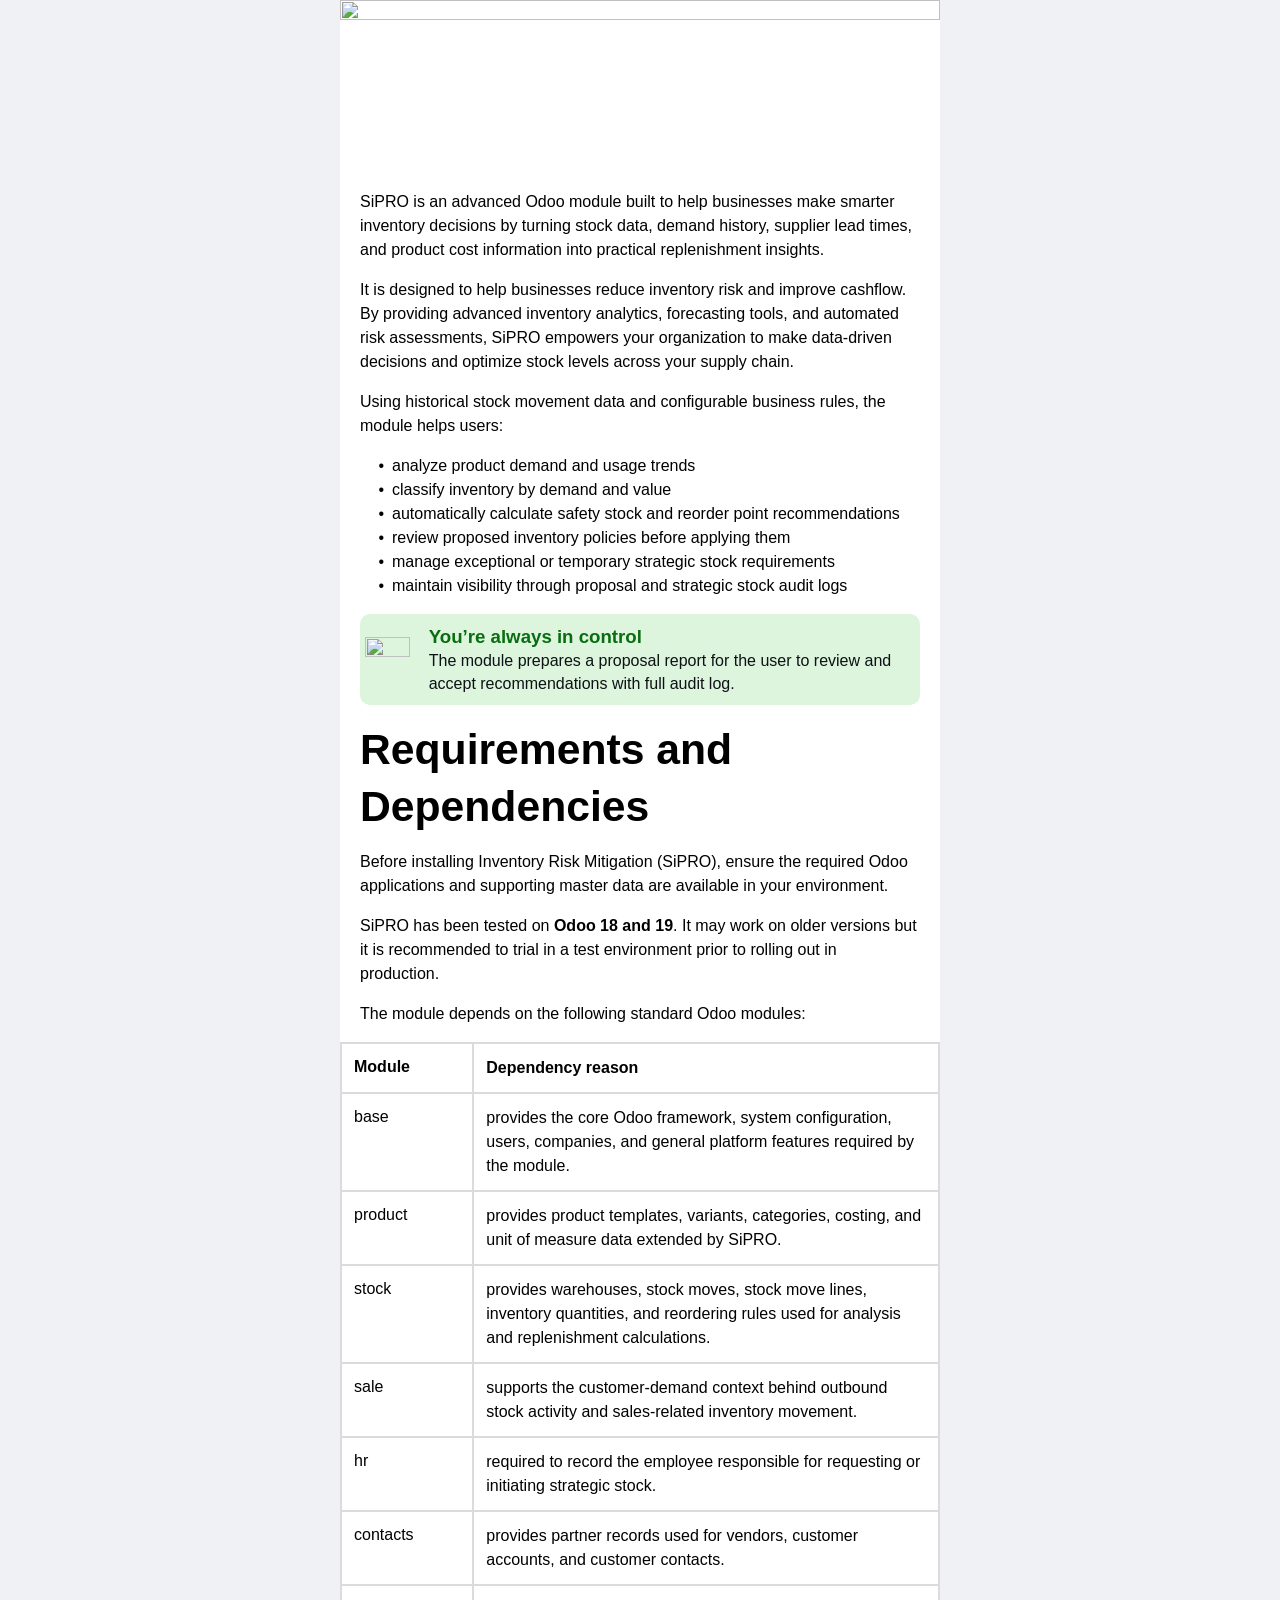
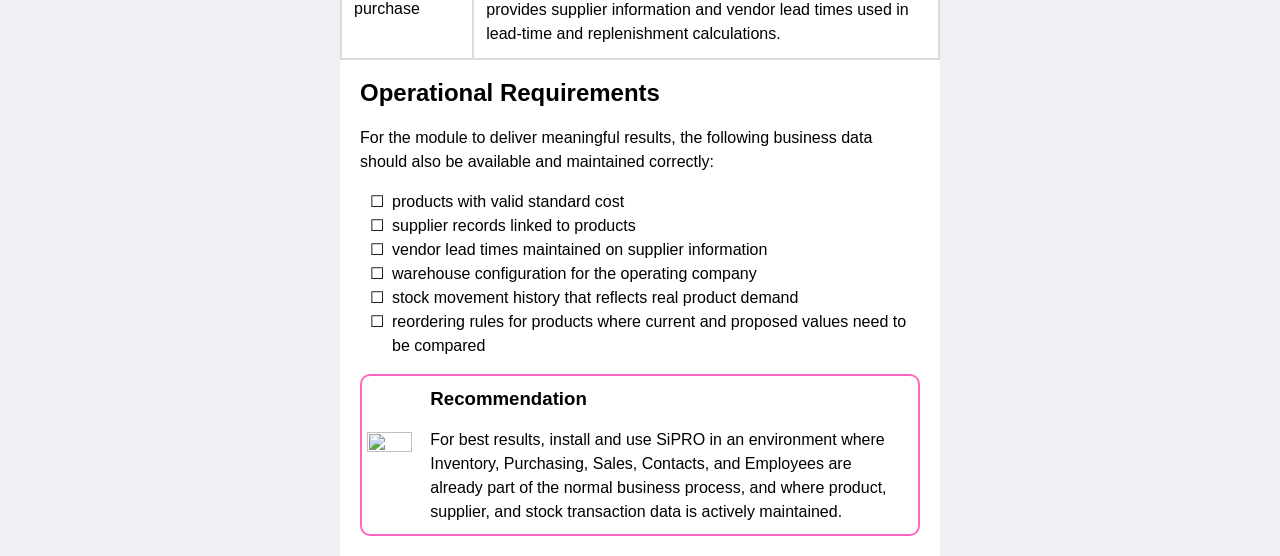
==== public/guides/about_module_e/email.html @ 66ec364a "Rename product branding to SiPRO" ====
<!DOCTYPE html PUBLIC "-//W3C//DTD XHTML 1.0 Transitional//EN" "http://www.w3.org/TR/xhtml1/DTD/xhtml1-transitional.dtd"><html><head><meta name="viewport" content="width=device-width, initial-scale=1.0"><link rel="preload" as="image" href="images/37807b4c9c2bdc8296bc945e7fe3dcd8.png"><link rel="preload" as="image" href="images/858119f5b52d7e319cb87189bbf74d0a.png"><link rel="preload" as="image" href="images/2822dfd5250a8b00919eec789c8346b9.gif"><meta http-equiv="Content-Type" content="text/html; charset=UTF-8"><meta name="format-detection" content="telephone=no, date=no, address=no, email=no"><meta name="x-apple-disable-message-reformatting"><meta name="keywords" content="DAHF4-7CINc, BADir1GGk30"><!--[if mso]><div>
                <noscript>
                  <xml>
                    <o:OfficeDocumentSettings>
                      <o:AllowPNG/>
                      <o:PixelsPerInch>96</o:PixelsPerInch>
                    </o:OfficeDocumentSettings>
                  </xml>
                </noscript></div><![endif]--><!--[if !mso]><!--><style>@media (max-width: 100px) {
        .layout-0 {
          display: none !important;
        }
      }
@media (max-width: 100px) and (min-width: 0px) {
        .layout-0-under-100 {
          display: table !important;
        }
      }</style><!--<![endif]--><!--[if !mso]><!--><style>@media (max-width: 100px) {
        .layout-1 {
          display: none !important;
        }
      }
@media (max-width: 100px) and (min-width: 0px) {
        .layout-1-under-100 {
          display: table !important;
        }
      }</style><!--<![endif]--></head><body style="width:100%;-webkit-text-size-adjust:100%;text-size-adjust:100%;background-color:#f0f1f5;margin:0;padding:0"><table width="100%" border="0" cellpadding="0" cellspacing="0" bgcolor="#f0f1f5" style="background-color:#f0f1f5"><tbody><tr><td style="background-color:#f0f1f5"><!--[if mso]><center>
                    <table align="center" border="0" cellpadding="0" cellspacing="0" width="600">
                      <tbody>
                        <tr>
                          <td><![endif]--><table align="center" width="100%" border="0" cellpadding="0" cellspacing="0" role="presentation" style="max-width:600px;min-height:600px;margin:0 auto;background-color:#ffffff"><tbody><tr><td style="vertical-align:top"></td></tr><tr><td style="vertical-align:top"><table cellpadding="0" cellspacing="0" border="0" style="width:100%"><tbody><tr><td align="center"><table cellpadding="0" cellspacing="0" border="0" style="width:100%;max-width:600px"><tbody><tr><td style="width:100%;padding:0"><img src="images/37807b4c9c2bdc8296bc945e7fe3dcd8.png" width="600" height="180" style="display:block;width:100%;height:auto;max-width:100%"></td></tr></tbody></table></td></tr></tbody></table></td></tr><tr><td style="vertical-align:top;padding:0px
           0px
           10px
           0px"><table align="center" width="100%" border="0" cellpadding="0" cellspacing="0" role="presentation"><tbody><tr><td style="padding:10px 0 10px 0;vertical-align:top"><table align="center" width="100%" border="0" cellpadding="0" cellspacing="0" role="presentation" style="color:#000;font-style:normal;font-weight:normal;font-size:16px;line-height:1.4;letter-spacing:0;text-align:left;direction:ltr;border-collapse:collapse;font-family:Arial, Helvetica, sans-serif;white-space:normal;word-wrap:break-word;word-break:break-word"><tbody><tr><td dir="ltr" style="font-size:16px;font-family:&quot;Canva Sans&quot;, Arial, Helvetica, sans-serif;white-space:pre-wrap;line-height:1.5;text-align:left;padding:0px 20px">SiPRO is an advanced Odoo module built to help businesses make smarter inventory decisions by turning stock data, demand history, supplier lead times, and product cost information into practical replenishment insights.<br></td></tr><tr><td style="font-size:0;height:16px" height="16">&nbsp;</td></tr><tr><td dir="ltr" style="font-size:16px;font-family:&quot;Canva Sans&quot;, Arial, Helvetica, sans-serif;white-space:pre-wrap;line-height:1.5;text-align:left;padding:0px 20px">It is designed to help businesses reduce inventory risk and improve cashflow. By providing advanced inventory analytics, forecasting tools, and automated risk assessments, SiPRO empowers your organization to make data-driven decisions and optimize stock levels across your supply chain.<br></td></tr><tr><td style="font-size:0;height:16px" height="16">&nbsp;</td></tr><tr><td dir="ltr" style="font-size:16px;font-family:&quot;Canva Sans&quot;, Arial, Helvetica, sans-serif;white-space:pre-wrap;line-height:1.5;text-align:left;padding:0px 20px">Using historical stock movement data and configurable business rules, the module helps users:<br></td></tr><tr><td style="font-size:0;height:16px" height="16">&nbsp;</td></tr><tr><td dir="ltr" style="line-height:1.5;text-align:left;padding:0px 20px;font-size:0"><table width="100%" cellpadding="0" cellspacing="0" style="border-collapse:collapse;font-family:Arial, Helvetica, sans-serif"><tbody><tr><td style="width:24px;vertical-align:top;padding-right:8px;text-align:right;white-space:nowrap"><span style="font-size:16px;color:#000;display:inline-block">•</span></td><td style="font-size:16px;font-family:&quot;Canva Sans&quot;, Arial, Helvetica, sans-serif;white-space:pre-wrap;vertical-align:top">analyze product demand and usage trends<br></td></tr></tbody></table></td></tr><tr><td dir="ltr" style="line-height:1.5;text-align:left;padding:0px 20px;font-size:0"><table width="100%" cellpadding="0" cellspacing="0" style="border-collapse:collapse;font-family:Arial, Helvetica, sans-serif"><tbody><tr><td style="width:24px;vertical-align:top;padding-right:8px;text-align:right;white-space:nowrap"><span style="font-size:16px;color:#000;display:inline-block">•</span></td><td style="font-size:16px;font-family:&quot;Canva Sans&quot;, Arial, Helvetica, sans-serif;white-space:pre-wrap;vertical-align:top">classify inventory by demand and value<br></td></tr></tbody></table></td></tr><tr><td dir="ltr" style="line-height:1.5;text-align:left;padding:0px 20px;font-size:0"><table width="100%" cellpadding="0" cellspacing="0" style="border-collapse:collapse;font-family:Arial, Helvetica, sans-serif"><tbody><tr><td style="width:24px;vertical-align:top;padding-right:8px;text-align:right;white-space:nowrap"><span style="font-size:16px;color:#000;display:inline-block">•</span></td><td style="font-size:16px;font-family:&quot;Canva Sans&quot;, Arial, Helvetica, sans-serif;white-space:pre-wrap;vertical-align:top">automatically calculate safety stock and reorder point recommendations<br></td></tr></tbody></table></td></tr><tr><td dir="ltr" style="line-height:1.5;text-align:left;padding:0px 20px;font-size:0"><table width="100%" cellpadding="0" cellspacing="0" style="border-collapse:collapse;font-family:Arial, Helvetica, sans-serif"><tbody><tr><td style="width:24px;vertical-align:top;padding-right:8px;text-align:right;white-space:nowrap"><span style="font-size:16px;color:#000;display:inline-block">•</span></td><td style="font-size:16px;font-family:&quot;Canva Sans&quot;, Arial, Helvetica, sans-serif;white-space:pre-wrap;vertical-align:top">review proposed inventory policies before applying them<br></td></tr></tbody></table></td></tr><tr><td dir="ltr" style="line-height:1.5;text-align:left;padding:0px 20px;font-size:0"><table width="100%" cellpadding="0" cellspacing="0" style="border-collapse:collapse;font-family:Arial, Helvetica, sans-serif"><tbody><tr><td style="width:24px;vertical-align:top;padding-right:8px;text-align:right;white-space:nowrap"><span style="font-size:16px;color:#000;display:inline-block">•</span></td><td style="font-size:16px;font-family:&quot;Canva Sans&quot;, Arial, Helvetica, sans-serif;white-space:pre-wrap;vertical-align:top">manage exceptional or temporary strategic stock requirements<br></td></tr></tbody></table></td></tr><tr><td dir="ltr" style="line-height:1.5;text-align:left;padding:0px 20px;font-size:0"><table width="100%" cellpadding="0" cellspacing="0" style="border-collapse:collapse;font-family:Arial, Helvetica, sans-serif"><tbody><tr><td style="width:24px;vertical-align:top;padding-right:8px;text-align:right;white-space:nowrap"><span style="font-size:16px;color:#000;display:inline-block">•</span></td><td style="font-size:16px;font-family:&quot;Canva Sans&quot;, Arial, Helvetica, sans-serif;white-space:pre-wrap;vertical-align:top">maintain visibility through proposal and strategic stock audit logs<br></td></tr></tbody></table></td></tr><tr><td style="font-size:0;height:16px" height="16">&nbsp;</td></tr><tr><td style="padding:0px 20px"><table border="0" cellpadding="0" cellspacing="0" class="layout-0" align="center" style="display:table;border-spacing:0px;border-collapse:separate;width:100%;max-width:100%;table-layout:fixed;margin:0 auto;background-color:#ddf4dd;border-top-left-radius:10px;border-top-right-radius:10px;border-bottom-left-radius:10px;border-bottom-right-radius:10px"><tbody><tr><td style="text-align:center"><table border="0" cellpadding="0" cellspacing="0" style="border-spacing:0px;border-collapse:separate;width:100%;max-width:560px;table-layout:fixed;margin:0 auto"><tbody><tr><td width="9.95%" style="width:9.95%;box-sizing:border-box;vertical-align:middle;border-top-left-radius:0;border-top-right-radius:0;border-bottom-left-radius:0;border-bottom-right-radius:0"><table border="0" cellpadding="0" cellspacing="0" style="border-spacing:0px;border-collapse:separate;width:100%;table-layout:fixed"><tbody><tr><td style="padding:5px"><table align="center" width="100%" border="0" cellpadding="0" cellspacing="0" role="presentation" style="color:#000;font-style:normal;font-weight:normal;font-size:16px;line-height:1.4;letter-spacing:0;text-align:left;direction:ltr;border-collapse:collapse;font-family:Arial, Helvetica, sans-serif;white-space:normal;word-wrap:break-word;word-break:break-word"><tbody><tr><td><table cellpadding="0" cellspacing="0" border="0" style="width:100%"><tbody><tr><td align="center"><table cellpadding="0" cellspacing="0" border="0" style="width:100%;max-width:45px"><tbody><tr><td style="width:100%;padding:0 0"><img src="images/858119f5b52d7e319cb87189bbf74d0a.png" width="45" height="45" style="display:block;width:100%;height:auto;max-width:100%"></td></tr></tbody></table></td></tr></tbody></table></td></tr></tbody></table></td></tr></tbody></table></td><td width="3" style="width:3px;box-sizing:border-box;font-size:0">&nbsp;</td><td width="89.52%" style="width:89.52%;box-sizing:border-box;vertical-align:middle;border-top-left-radius:0;border-top-right-radius:0;border-bottom-left-radius:0;border-bottom-right-radius:0"><table border="0" cellpadding="0" cellspacing="0" style="border-spacing:0px;border-collapse:separate;width:100%;table-layout:fixed"><tbody><tr><td style="padding:10px"><table align="center" width="100%" border="0" cellpadding="0" cellspacing="0" role="presentation" style="color:#000;font-style:normal;font-weight:normal;font-size:16px;line-height:1.4;letter-spacing:0;text-align:left;direction:ltr;border-collapse:collapse;font-family:Arial, Helvetica, sans-serif;white-space:normal;word-wrap:break-word;word-break:break-word"><tbody><tr><td dir="ltr" style="font-size:16px;font-family:&quot;Canva Sans&quot;, Arial, Helvetica, sans-serif;text-align:left"><span style="font-size:18.6667px;font-weight:700;color:#096d11;white-space:pre-wrap">You’re always in control</span><span style="font-size:18.6667px;font-weight:700;color:#096d11;white-space:pre-wrap"><br></span><span style="color:#0d1216;white-space:pre-wrap">The module prepares a proposal report for the user to review and accept recommendations with full audit log.</span><span style="color:#0d1216;white-space:pre-wrap"><br></span></td></tr></tbody></table></td></tr></tbody></table></td></tr></tbody></table></td></tr></tbody></table><!--[if !mso]><!--><table border="0" cellpadding="0" cellspacing="0" class="layout-0-under-100" align="center" style="display:none;border-spacing:0px;border-collapse:separate;width:100%;max-width:100%;table-layout:fixed;margin:0 auto;background-color:#ddf4dd;border-top-left-radius:10px;border-top-right-radius:10px;border-bottom-left-radius:10px;border-bottom-right-radius:10px"><tbody><tr><td style="text-align:center"><table border="0" cellpadding="0" cellspacing="0" style="border-spacing:0px;border-collapse:separate;width:100%;max-width:100px;table-layout:fixed;margin:0 auto"><tbody><tr><td width="100.00%" style="width:100.00%;box-sizing:border-box;vertical-align:middle;border-top-left-radius:0;border-top-right-radius:0;border-bottom-left-radius:0;border-bottom-right-radius:0"><table border="0" cellpadding="0" cellspacing="0" style="border-spacing:0px;border-collapse:separate;width:100%;table-layout:fixed"><tbody><tr><td style="padding:5px"><table align="center" width="100%" border="0" cellpadding="0" cellspacing="0" role="presentation" style="color:#000;font-style:normal;font-weight:normal;font-size:16px;line-height:1.4;letter-spacing:0;text-align:left;direction:ltr;border-collapse:collapse;font-family:Arial, Helvetica, sans-serif;white-space:normal;word-wrap:break-word;word-break:break-word"><tbody><tr><td><table cellpadding="0" cellspacing="0" border="0" style="width:100%"><tbody><tr><td align="center"><table cellpadding="0" cellspacing="0" border="0" style="width:100%;max-width:45px"><tbody><tr><td style="width:100%;padding:0 0"><img src="images/858119f5b52d7e319cb87189bbf74d0a.png" width="45" height="45" style="display:block;width:100%;height:auto;max-width:100%"></td></tr></tbody></table></td></tr></tbody></table></td></tr></tbody></table></td></tr></tbody></table></td></tr><tr><td style="font-size:0;height:3px" height="3">&nbsp;</td></tr><tr><td width="100.00%" style="width:100.00%;box-sizing:border-box;vertical-align:middle;border-top-left-radius:0;border-top-right-radius:0;border-bottom-left-radius:0;border-bottom-right-radius:0"><table border="0" cellpadding="0" cellspacing="0" style="border-spacing:0px;border-collapse:separate;width:100%;table-layout:fixed"><tbody><tr><td style="padding:10px"><table align="center" width="100%" border="0" cellpadding="0" cellspacing="0" role="presentation" style="color:#000;font-style:normal;font-weight:normal;font-size:16px;line-height:1.4;letter-spacing:0;text-align:left;direction:ltr;border-collapse:collapse;font-family:Arial, Helvetica, sans-serif;white-space:normal;word-wrap:break-word;word-break:break-word"><tbody><tr><td dir="ltr" style="font-size:16px;font-family:&quot;Canva Sans&quot;, Arial, Helvetica, sans-serif;text-align:left"><span style="font-size:18.6667px;font-weight:700;color:#096d11;white-space:pre-wrap">You’re always in control</span><span style="font-size:18.6667px;font-weight:700;color:#096d11;white-space:pre-wrap"><br></span><span style="color:#0d1216;white-space:pre-wrap">The module prepares a proposal report for the user to review and accept recommendations with full audit log.</span><span style="color:#0d1216;white-space:pre-wrap"><br></span></td></tr></tbody></table></td></tr></tbody></table></td></tr></tbody></table></td></tr></tbody></table><!--<![endif]--></td></tr><tr><td style="font-size:0;height:16px" height="16">&nbsp;</td></tr><tr><td dir="ltr" style="font-size:42.6667px;font-weight:700;font-family:&quot;Canva Sans&quot;, Arial, Helvetica, sans-serif;white-space:pre-wrap;line-height:1.33;text-align:left;padding:0px 20px">Requirements and Dependencies<br></td></tr><tr><td style="font-size:0;height:16px" height="16">&nbsp;</td></tr><tr><td dir="ltr" style="font-size:16px;font-family:&quot;Canva Sans&quot;, Arial, Helvetica, sans-serif;white-space:pre-wrap;line-height:1.5;text-align:left;padding:0px 20px">Before installing Inventory Risk Mitigation (SiPRO), ensure the required Odoo applications and supporting master data are available in your environment.<br></td></tr><tr><td style="font-size:0;height:16px" height="16">&nbsp;</td></tr><tr><td dir="ltr" style="font-size:16px;font-family:&quot;Canva Sans&quot;, Arial, Helvetica, sans-serif;line-height:1.5;text-align:left;padding:0px 20px"><span style="white-space:pre-wrap">SiPRO has been tested on </span><span style="font-weight:700;white-space:pre-wrap">Odoo 18 and 19</span><span style="white-space:pre-wrap">. It may work on older versions but it is recommended to trial in a test environment prior to rolling out in production.</span><span style="white-space:pre-wrap"><br></span></td></tr><tr><td style="font-size:0;height:16px" height="16">&nbsp;</td></tr><tr><td dir="ltr" style="font-size:16px;font-family:&quot;Canva Sans&quot;, Arial, Helvetica, sans-serif;white-space:pre-wrap;line-height:1.5;text-align:left;padding:0px 20px">The module depends on the following standard Odoo modules:<br></td></tr><tr><td style="font-size:0;height:16px" height="16">&nbsp;</td></tr><tr><td><table border="0" cellpadding="0" cellspacing="0" style="width:100%;border-collapse:collapse;border-spacing:0px;table-layout:fixed;direction:ltr"><tbody><tr><td width="22.04003763928256%" style="width:22.04003763928256%;box-sizing:border-box;font-size:0">&nbsp;</td><td width="77.6028195035746%" style="width:77.6028195035746%;box-sizing:border-box;font-size:0">&nbsp;</td></tr><tr><td rowspan="1" colspan="1" width="22%" height="26" style="padding:12px;vertical-align:top;box-sizing:border-box;width:22%;height:26px;border-top:2px solid #dbdbdb;border-bottom:2px solid #dbdbdb;border-left:2px solid #dbdbdb;border-right:2px solid #dbdbdb"><table align="center" width="100%" border="0" cellpadding="0" cellspacing="0" role="presentation" style="color:#000;font-style:normal;font-weight:normal;font-size:16px;line-height:1.4;letter-spacing:0;text-align:left;direction:ltr;border-collapse:collapse;font-family:Arial, Helvetica, sans-serif;white-space:normal;word-wrap:break-word;word-break:break-word"><tbody><tr><td dir="ltr" style="font-size:16px;font-weight:700;font-family:&quot;Canva Sans&quot;, Arial, Helvetica, sans-serif;white-space:pre-wrap;text-align:left">Module<br></td></tr></tbody></table></td><td rowspan="1" colspan="1" width="78%" height="26" style="padding:12px;vertical-align:top;box-sizing:border-box;width:78%;height:26px;border-top:2px solid #dbdbdb;border-bottom:2px solid #dbdbdb;border-left:2px solid #dbdbdb;border-right:2px solid #dbdbdb"><table align="center" width="100%" border="0" cellpadding="0" cellspacing="0" role="presentation" style="color:#000;font-style:normal;font-weight:normal;font-size:16px;line-height:1.4;letter-spacing:0;text-align:left;direction:ltr;border-collapse:collapse;font-family:Arial, Helvetica, sans-serif;white-space:normal;word-wrap:break-word;word-break:break-word"><tbody><tr><td dir="ltr" style="font-size:16px;font-weight:700;font-family:&quot;Canva Sans&quot;, Arial, Helvetica, sans-serif;white-space:pre-wrap;line-height:1.5;text-align:left">Dependency reason<br></td></tr></tbody></table></td></tr><tr><td rowspan="1" colspan="1" width="22%" height="26" style="padding:12px;vertical-align:top;box-sizing:border-box;width:22%;height:26px;border-top:2px solid #dbdbdb;border-bottom:2px solid #dbdbdb;border-left:2px solid #dbdbdb;border-right:2px solid #dbdbdb"><table align="center" width="100%" border="0" cellpadding="0" cellspacing="0" role="presentation" style="color:#000;font-style:normal;font-weight:normal;font-size:16px;line-height:1.4;letter-spacing:0;text-align:left;direction:ltr;border-collapse:collapse;font-family:Arial, Helvetica, sans-serif;white-space:normal;word-wrap:break-word;word-break:break-word"><tbody><tr><td dir="ltr" style="font-size:16px;font-family:&quot;Canva Sans&quot;, Arial, Helvetica, sans-serif;white-space:pre-wrap;text-align:left">base<br></td></tr></tbody></table></td><td rowspan="1" colspan="1" width="78%" height="26" style="padding:12px;vertical-align:top;box-sizing:border-box;width:78%;height:26px;border-top:2px solid #dbdbdb;border-bottom:2px solid #dbdbdb;border-left:2px solid #dbdbdb;border-right:2px solid #dbdbdb"><table align="center" width="100%" border="0" cellpadding="0" cellspacing="0" role="presentation" style="color:#000;font-style:normal;font-weight:normal;font-size:16px;line-height:1.4;letter-spacing:0;text-align:left;direction:ltr;border-collapse:collapse;font-family:Arial, Helvetica, sans-serif;white-space:normal;word-wrap:break-word;word-break:break-word"><tbody><tr><td dir="ltr" style="font-size:16px;font-family:&quot;Canva Sans&quot;, Arial, Helvetica, sans-serif;white-space:pre-wrap;line-height:1.5;text-align:left">provides the core Odoo framework, system configuration, users, companies, and general platform features required by the module.<br></td></tr></tbody></table></td></tr><tr><td rowspan="1" colspan="1" width="22%" height="26" style="padding:12px;vertical-align:top;box-sizing:border-box;width:22%;height:26px;border-top:2px solid #dbdbdb;border-bottom:2px solid #dbdbdb;border-left:2px solid #dbdbdb;border-right:2px solid #dbdbdb"><table align="center" width="100%" border="0" cellpadding="0" cellspacing="0" role="presentation" style="color:#000;font-style:normal;font-weight:normal;font-size:16px;line-height:1.4;letter-spacing:0;text-align:left;direction:ltr;border-collapse:collapse;font-family:Arial, Helvetica, sans-serif;white-space:normal;word-wrap:break-word;word-break:break-word"><tbody><tr><td dir="ltr" style="font-size:16px;font-family:&quot;Canva Sans&quot;, Arial, Helvetica, sans-serif;white-space:pre-wrap;text-align:left">product<br></td></tr></tbody></table></td><td rowspan="1" colspan="1" width="78%" height="26" style="padding:12px;vertical-align:top;box-sizing:border-box;width:78%;height:26px;border-top:2px solid #dbdbdb;border-bottom:2px solid #dbdbdb;border-left:2px solid #dbdbdb;border-right:2px solid #dbdbdb"><table align="center" width="100%" border="0" cellpadding="0" cellspacing="0" role="presentation" style="color:#000;font-style:normal;font-weight:normal;font-size:16px;line-height:1.4;letter-spacing:0;text-align:left;direction:ltr;border-collapse:collapse;font-family:Arial, Helvetica, sans-serif;white-space:normal;word-wrap:break-word;word-break:break-word"><tbody><tr><td dir="ltr" style="font-size:16px;font-family:&quot;Canva Sans&quot;, Arial, Helvetica, sans-serif;white-space:pre-wrap;line-height:1.5;text-align:left">provides product templates, variants, categories, costing, and unit of measure data extended by SiPRO.<br></td></tr></tbody></table></td></tr><tr><td rowspan="1" colspan="1" width="22%" height="26" style="padding:12px;vertical-align:top;box-sizing:border-box;width:22%;height:26px;border-top:2px solid #dbdbdb;border-bottom:2px solid #dbdbdb;border-left:2px solid #dbdbdb;border-right:2px solid #dbdbdb"><table align="center" width="100%" border="0" cellpadding="0" cellspacing="0" role="presentation" style="color:#000;font-style:normal;font-weight:normal;font-size:16px;line-height:1.4;letter-spacing:0;text-align:left;direction:ltr;border-collapse:collapse;font-family:Arial, Helvetica, sans-serif;white-space:normal;word-wrap:break-word;word-break:break-word"><tbody><tr><td dir="ltr" style="font-size:16px;font-family:&quot;Canva Sans&quot;, Arial, Helvetica, sans-serif;white-space:pre-wrap;text-align:left">stock<br></td></tr></tbody></table></td><td rowspan="1" colspan="1" width="78%" height="26" style="padding:12px;vertical-align:top;box-sizing:border-box;width:78%;height:26px;border-top:2px solid #dbdbdb;border-bottom:2px solid #dbdbdb;border-left:2px solid #dbdbdb;border-right:2px solid #dbdbdb"><table align="center" width="100%" border="0" cellpadding="0" cellspacing="0" role="presentation" style="color:#000;font-style:normal;font-weight:normal;font-size:16px;line-height:1.4;letter-spacing:0;text-align:left;direction:ltr;border-collapse:collapse;font-family:Arial, Helvetica, sans-serif;white-space:normal;word-wrap:break-word;word-break:break-word"><tbody><tr><td dir="ltr" style="font-size:16px;font-family:&quot;Canva Sans&quot;, Arial, Helvetica, sans-serif;white-space:pre-wrap;line-height:1.5;text-align:left">provides warehouses, stock moves, stock move lines, inventory quantities, and reordering rules used for analysis and replenishment calculations.<br></td></tr></tbody></table></td></tr><tr><td rowspan="1" colspan="1" width="22%" height="26" style="padding:12px;vertical-align:top;box-sizing:border-box;width:22%;height:26px;border-top:2px solid #dbdbdb;border-bottom:2px solid #dbdbdb;border-left:2px solid #dbdbdb;border-right:2px solid #dbdbdb"><table align="center" width="100%" border="0" cellpadding="0" cellspacing="0" role="presentation" style="color:#000;font-style:normal;font-weight:normal;font-size:16px;line-height:1.4;letter-spacing:0;text-align:left;direction:ltr;border-collapse:collapse;font-family:Arial, Helvetica, sans-serif;white-space:normal;word-wrap:break-word;word-break:break-word"><tbody><tr><td dir="ltr" style="font-size:16px;font-family:&quot;Canva Sans&quot;, Arial, Helvetica, sans-serif;white-space:pre-wrap;text-align:left">sale<br></td></tr></tbody></table></td><td rowspan="1" colspan="1" width="78%" height="26" style="padding:12px;vertical-align:top;box-sizing:border-box;width:78%;height:26px;border-top:2px solid #dbdbdb;border-bottom:2px solid #dbdbdb;border-left:2px solid #dbdbdb;border-right:2px solid #dbdbdb"><table align="center" width="100%" border="0" cellpadding="0" cellspacing="0" role="presentation" style="color:#000;font-style:normal;font-weight:normal;font-size:16px;line-height:1.4;letter-spacing:0;text-align:left;direction:ltr;border-collapse:collapse;font-family:Arial, Helvetica, sans-serif;white-space:normal;word-wrap:break-word;word-break:break-word"><tbody><tr><td dir="ltr" style="font-size:16px;font-family:&quot;Canva Sans&quot;, Arial, Helvetica, sans-serif;white-space:pre-wrap;line-height:1.5;text-align:left">supports the customer-demand context behind outbound stock activity and sales-related inventory movement.<br></td></tr></tbody></table></td></tr><tr><td rowspan="1" colspan="1" width="22%" height="26" style="padding:12px;vertical-align:top;box-sizing:border-box;width:22%;height:26px;border-top:2px solid #dbdbdb;border-bottom:2px solid #dbdbdb;border-left:2px solid #dbdbdb;border-right:2px solid #dbdbdb"><table align="center" width="100%" border="0" cellpadding="0" cellspacing="0" role="presentation" style="color:#000;font-style:normal;font-weight:normal;font-size:16px;line-height:1.4;letter-spacing:0;text-align:left;direction:ltr;border-collapse:collapse;font-family:Arial, Helvetica, sans-serif;white-space:normal;word-wrap:break-word;word-break:break-word"><tbody><tr><td dir="ltr" style="font-size:16px;font-family:&quot;Canva Sans&quot;, Arial, Helvetica, sans-serif;white-space:pre-wrap;text-align:left">hr<br></td></tr></tbody></table></td><td rowspan="1" colspan="1" width="78%" height="26" style="padding:12px;vertical-align:top;box-sizing:border-box;width:78%;height:26px;border-top:2px solid #dbdbdb;border-bottom:2px solid #dbdbdb;border-left:2px solid #dbdbdb;border-right:2px solid #dbdbdb"><table align="center" width="100%" border="0" cellpadding="0" cellspacing="0" role="presentation" style="color:#000;font-style:normal;font-weight:normal;font-size:16px;line-height:1.4;letter-spacing:0;text-align:left;direction:ltr;border-collapse:collapse;font-family:Arial, Helvetica, sans-serif;white-space:normal;word-wrap:break-word;word-break:break-word"><tbody><tr><td dir="ltr" style="font-size:16px;font-family:&quot;Canva Sans&quot;, Arial, Helvetica, sans-serif;white-space:pre-wrap;line-height:1.5;text-align:left">required to record the employee responsible for requesting or initiating strategic stock.<br></td></tr></tbody></table></td></tr><tr><td rowspan="1" colspan="1" width="22%" height="26" style="padding:12px;vertical-align:top;box-sizing:border-box;width:22%;height:26px;border-top:2px solid #dbdbdb;border-bottom:2px solid #dbdbdb;border-left:2px solid #dbdbdb;border-right:2px solid #dbdbdb"><table align="center" width="100%" border="0" cellpadding="0" cellspacing="0" role="presentation" style="color:#000;font-style:normal;font-weight:normal;font-size:16px;line-height:1.4;letter-spacing:0;text-align:left;direction:ltr;border-collapse:collapse;font-family:Arial, Helvetica, sans-serif;white-space:normal;word-wrap:break-word;word-break:break-word"><tbody><tr><td dir="ltr" style="font-size:16px;font-family:&quot;Canva Sans&quot;, Arial, Helvetica, sans-serif;white-space:pre-wrap;text-align:left">contacts<br></td></tr></tbody></table></td><td rowspan="1" colspan="1" width="78%" height="26" style="padding:12px;vertical-align:top;box-sizing:border-box;width:78%;height:26px;border-top:2px solid #dbdbdb;border-bottom:2px solid #dbdbdb;border-left:2px solid #dbdbdb;border-right:2px solid #dbdbdb"><table align="center" width="100%" border="0" cellpadding="0" cellspacing="0" role="presentation" style="color:#000;font-style:normal;font-weight:normal;font-size:16px;line-height:1.4;letter-spacing:0;text-align:left;direction:ltr;border-collapse:collapse;font-family:Arial, Helvetica, sans-serif;white-space:normal;word-wrap:break-word;word-break:break-word"><tbody><tr><td dir="ltr" style="font-size:16px;font-family:&quot;Canva Sans&quot;, Arial, Helvetica, sans-serif;white-space:pre-wrap;line-height:1.5;text-align:left">provides partner records used for vendors, customer accounts, and customer contacts.<br></td></tr></tbody></table></td></tr><tr><td rowspan="1" colspan="1" width="22%" height="26" style="padding:12px;vertical-align:top;box-sizing:border-box;width:22%;height:26px;border-top:2px solid #dbdbdb;border-bottom:2px solid #dbdbdb;border-left:2px solid #dbdbdb;border-right:2px solid #dbdbdb"><table align="center" width="100%" border="0" cellpadding="0" cellspacing="0" role="presentation" style="color:#000;font-style:normal;font-weight:normal;font-size:16px;line-height:1.4;letter-spacing:0;text-align:left;direction:ltr;border-collapse:collapse;font-family:Arial, Helvetica, sans-serif;white-space:normal;word-wrap:break-word;word-break:break-word"><tbody><tr><td dir="ltr" style="font-size:16px;font-family:&quot;Canva Sans&quot;, Arial, Helvetica, sans-serif;white-space:pre-wrap;text-align:left">purchase<br></td></tr></tbody></table></td><td rowspan="1" colspan="1" width="78%" height="26" style="padding:12px;vertical-align:top;box-sizing:border-box;width:78%;height:26px;border-top:2px solid #dbdbdb;border-bottom:2px solid #dbdbdb;border-left:2px solid #dbdbdb;border-right:2px solid #dbdbdb"><table align="center" width="100%" border="0" cellpadding="0" cellspacing="0" role="presentation" style="color:#000;font-style:normal;font-weight:normal;font-size:16px;line-height:1.4;letter-spacing:0;text-align:left;direction:ltr;border-collapse:collapse;font-family:Arial, Helvetica, sans-serif;white-space:normal;word-wrap:break-word;word-break:break-word"><tbody><tr><td dir="ltr" style="font-size:16px;font-family:&quot;Canva Sans&quot;, Arial, Helvetica, sans-serif;white-space:pre-wrap;line-height:1.5;text-align:left">provides supplier information and vendor lead times used in lead-time and replenishment calculations.<br></td></tr></tbody></table></td></tr></tbody></table></td></tr><tr><td style="font-size:0;height:16px" height="16">&nbsp;</td></tr><tr><td dir="ltr" style="font-size:23.9998px;font-weight:700;font-family:&quot;Canva Sans&quot;, Arial, Helvetica, sans-serif;white-space:pre-wrap;text-align:left;padding:0px 20px">Operational Requirements<br></td></tr><tr><td style="font-size:0;height:16px" height="16">&nbsp;</td></tr><tr><td dir="ltr" style="font-size:16px;font-family:&quot;Canva Sans&quot;, Arial, Helvetica, sans-serif;white-space:pre-wrap;line-height:1.5;text-align:left;padding:0px 20px">For the module to deliver meaningful results, the following business data should also be available and maintained correctly:<br></td></tr><tr><td style="font-size:0;height:16px" height="16">&nbsp;</td></tr><tr><td dir="ltr" style="line-height:1.5;text-align:left;padding:0px 20px;font-size:0"><table width="100%" cellpadding="0" cellspacing="0" style="border-collapse:collapse;font-family:Arial, Helvetica, sans-serif"><tbody><tr><td style="width:24px;vertical-align:top;padding-right:8px;text-align:right;white-space:nowrap"><span style="font-size:16px;color:#000;display:inline-block">☐︎</span></td><td style="font-size:16px;font-family:&quot;Canva Sans&quot;, Arial, Helvetica, sans-serif;white-space:pre-wrap;vertical-align:top">products with valid standard cost<br></td></tr></tbody></table></td></tr><tr><td dir="ltr" style="line-height:1.5;text-align:left;padding:0px 20px;font-size:0"><table width="100%" cellpadding="0" cellspacing="0" style="border-collapse:collapse;font-family:Arial, Helvetica, sans-serif"><tbody><tr><td style="width:24px;vertical-align:top;padding-right:8px;text-align:right;white-space:nowrap"><span style="font-size:16px;color:#000;display:inline-block">☐︎</span></td><td style="font-size:16px;font-family:&quot;Canva Sans&quot;, Arial, Helvetica, sans-serif;white-space:pre-wrap;vertical-align:top">supplier records linked to products<br></td></tr></tbody></table></td></tr><tr><td dir="ltr" style="line-height:1.5;text-align:left;padding:0px 20px;font-size:0"><table width="100%" cellpadding="0" cellspacing="0" style="border-collapse:collapse;font-family:Arial, Helvetica, sans-serif"><tbody><tr><td style="width:24px;vertical-align:top;padding-right:8px;text-align:right;white-space:nowrap"><span style="font-size:16px;color:#000;display:inline-block">☐︎</span></td><td style="font-size:16px;font-family:&quot;Canva Sans&quot;, Arial, Helvetica, sans-serif;white-space:pre-wrap;vertical-align:top">vendor lead times maintained on supplier information<br></td></tr></tbody></table></td></tr><tr><td dir="ltr" style="line-height:1.5;text-align:left;padding:0px 20px;font-size:0"><table width="100%" cellpadding="0" cellspacing="0" style="border-collapse:collapse;font-family:Arial, Helvetica, sans-serif"><tbody><tr><td style="width:24px;vertical-align:top;padding-right:8px;text-align:right;white-space:nowrap"><span style="font-size:16px;color:#000;display:inline-block">☐︎</span></td><td style="font-size:16px;font-family:&quot;Canva Sans&quot;, Arial, Helvetica, sans-serif;white-space:pre-wrap;vertical-align:top">warehouse configuration for the operating company<br></td></tr></tbody></table></td></tr><tr><td dir="ltr" style="line-height:1.5;text-align:left;padding:0px 20px;font-size:0"><table width="100%" cellpadding="0" cellspacing="0" style="border-collapse:collapse;font-family:Arial, Helvetica, sans-serif"><tbody><tr><td style="width:24px;vertical-align:top;padding-right:8px;text-align:right;white-space:nowrap"><span style="font-size:16px;color:#000;display:inline-block">☐︎</span></td><td style="font-size:16px;font-family:&quot;Canva Sans&quot;, Arial, Helvetica, sans-serif;white-space:pre-wrap;vertical-align:top">stock movement history that reflects real product demand<br></td></tr></tbody></table></td></tr><tr><td dir="ltr" style="line-height:1.5;text-align:left;padding:0px 20px;font-size:0"><table width="100%" cellpadding="0" cellspacing="0" style="border-collapse:collapse;font-family:Arial, Helvetica, sans-serif"><tbody><tr><td style="width:24px;vertical-align:top;padding-right:8px;text-align:right;white-space:nowrap"><span style="font-size:16px;color:#000;display:inline-block">☐︎</span></td><td style="font-size:16px;font-family:&quot;Canva Sans&quot;, Arial, Helvetica, sans-serif;white-space:pre-wrap;vertical-align:top">reordering rules for products where current and proposed values need to be compared<br></td></tr></tbody></table></td></tr><tr><td style="font-size:0;height:16px" height="16">&nbsp;</td></tr><tr><td style="padding:0px 20px"><table border="0" cellpadding="0" cellspacing="0" class="layout-1" align="center" style="display:table;border-spacing:0px;border-collapse:separate;width:100%;max-width:100%;table-layout:fixed;margin:0 auto;border-top:2px solid #ff66c4;border-bottom:2px solid #ff66c4;border-left:2px solid #ff66c4;border-right:2px solid #ff66c4;border-top-left-radius:10px;border-top-right-radius:10px;border-bottom-left-radius:10px;border-bottom-right-radius:10px"><tbody><tr><td style="text-align:center"><table border="0" cellpadding="0" cellspacing="0" style="border-spacing:0px;border-collapse:separate;width:100%;max-width:560px;table-layout:fixed;margin:0 auto"><tbody><tr><td width="9.95%" style="width:9.95%;box-sizing:border-box;vertical-align:middle;border-top-left-radius:0;border-top-right-radius:0;border-bottom-left-radius:0;border-bottom-right-radius:0"><table border="0" cellpadding="0" cellspacing="0" style="border-spacing:0px;border-collapse:separate;width:100%;table-layout:fixed"><tbody><tr><td style="padding:5px"><table align="center" width="100%" border="0" cellpadding="0" cellspacing="0" role="presentation" style="color:#000;font-style:normal;font-weight:normal;font-size:16px;line-height:1.4;letter-spacing:0;text-align:left;direction:ltr;border-collapse:collapse;font-family:Arial, Helvetica, sans-serif;white-space:normal;word-wrap:break-word;word-break:break-word"><tbody><tr><td><table cellpadding="0" cellspacing="0" border="0" style="width:100%"><tbody><tr><td align="center"><table cellpadding="0" cellspacing="0" border="0" style="width:100%;max-width:46px"><tbody><tr><td style="width:100%;padding:0"><img src="images/2822dfd5250a8b00919eec789c8346b9.gif" width="46" height="46" style="display:block;width:100%;height:auto;max-width:100%"></td></tr></tbody></table></td></tr></tbody></table></td></tr></tbody></table></td></tr></tbody></table></td><td width="3" style="width:3px;box-sizing:border-box;font-size:0">&nbsp;</td><td width="89.52%" style="width:89.52%;box-sizing:border-box;vertical-align:middle;border-top-left-radius:0;border-top-right-radius:0;border-bottom-left-radius:0;border-bottom-right-radius:0"><table border="0" cellpadding="0" cellspacing="0" style="border-spacing:0px;border-collapse:separate;width:100%;table-layout:fixed"><tbody><tr><td style="padding:10px"><table align="center" width="100%" border="0" cellpadding="0" cellspacing="0" role="presentation" style="color:#000;font-style:normal;font-weight:normal;font-size:16px;line-height:1.4;letter-spacing:0;text-align:left;direction:ltr;border-collapse:collapse;font-family:Arial, Helvetica, sans-serif;white-space:normal;word-wrap:break-word;word-break:break-word"><tbody><tr><td dir="ltr" style="font-size:18.6667px;font-weight:700;font-family:&quot;Canva Sans&quot;, Arial, Helvetica, sans-serif;white-space:pre-wrap;text-align:left">Recommendation<br></td></tr><tr><td style="font-size:0;height:16px" height="16">&nbsp;</td></tr><tr><td dir="ltr" style="font-size:16px;font-family:&quot;Canva Sans&quot;, Arial, Helvetica, sans-serif;white-space:pre-wrap;line-height:1.5;text-align:left">For best results, install and use SiPRO in an environment where Inventory, Purchasing, Sales, Contacts, and Employees are already part of the normal business process, and where product, supplier, and stock transaction data is actively maintained.<br></td></tr></tbody></table></td></tr></tbody></table></td></tr></tbody></table></td></tr></tbody></table><!--[if !mso]><!--><table border="0" cellpadding="0" cellspacing="0" class="layout-1-under-100" align="center" style="display:none;border-spacing:0px;border-collapse:separate;width:100%;max-width:100%;table-layout:fixed;margin:0 auto;border-top:2px solid #ff66c4;border-bottom:2px solid #ff66c4;border-left:2px solid #ff66c4;border-right:2px solid #ff66c4;border-top-left-radius:10px;border-top-right-radius:10px;border-bottom-left-radius:10px;border-bottom-right-radius:10px"><tbody><tr><td style="text-align:center"><table border="0" cellpadding="0" cellspacing="0" style="border-spacing:0px;border-collapse:separate;width:100%;max-width:100px;table-layout:fixed;margin:0 auto"><tbody><tr><td width="100.00%" style="width:100.00%;box-sizing:border-box;vertical-align:middle;border-top-left-radius:0;border-top-right-radius:0;border-bottom-left-radius:0;border-bottom-right-radius:0"><table border="0" cellpadding="0" cellspacing="0" style="border-spacing:0px;border-collapse:separate;width:100%;table-layout:fixed"><tbody><tr><td style="padding:5px"><table align="center" width="100%" border="0" cellpadding="0" cellspacing="0" role="presentation" style="color:#000;font-style:normal;font-weight:normal;font-size:16px;line-height:1.4;letter-spacing:0;text-align:left;direction:ltr;border-collapse:collapse;font-family:Arial, Helvetica, sans-serif;white-space:normal;word-wrap:break-word;word-break:break-word"><tbody><tr><td><table cellpadding="0" cellspacing="0" border="0" style="width:100%"><tbody><tr><td align="center"><table cellpadding="0" cellspacing="0" border="0" style="width:100%;max-width:90px"><tbody><tr><td style="width:100%;padding:0"><img src="images/2822dfd5250a8b00919eec789c8346b9.gif" width="90" height="90" style="display:block;width:100%;height:auto;max-width:100%"></td></tr></tbody></table></td></tr></tbody></table></td></tr></tbody></table></td></tr></tbody></table></td></tr><tr><td style="font-size:0;height:3px" height="3">&nbsp;</td></tr><tr><td width="100.00%" style="width:100.00%;box-sizing:border-box;vertical-align:middle;border-top-left-radius:0;border-top-right-radius:0;border-bottom-left-radius:0;border-bottom-right-radius:0"><table border="0" cellpadding="0" cellspacing="0" style="border-spacing:0px;border-collapse:separate;width:100%;table-layout:fixed"><tbody><tr><td style="padding:10px"><table align="center" width="100%" border="0" cellpadding="0" cellspacing="0" role="presentation" style="color:#000;font-style:normal;font-weight:normal;font-size:16px;line-height:1.4;letter-spacing:0;text-align:left;direction:ltr;border-collapse:collapse;font-family:Arial, Helvetica, sans-serif;white-space:normal;word-wrap:break-word;word-break:break-word"><tbody><tr><td dir="ltr" style="font-size:18.6667px;font-weight:700;font-family:&quot;Canva Sans&quot;, Arial, Helvetica, sans-serif;white-space:pre-wrap;text-align:left">Recommendation<br></td></tr><tr><td style="font-size:0;height:16px" height="16">&nbsp;</td></tr><tr><td dir="ltr" style="font-size:16px;font-family:&quot;Canva Sans&quot;, Arial, Helvetica, sans-serif;white-space:pre-wrap;line-height:1.5;text-align:left">For best results, install and use SiPRO in an environment where Inventory, Purchasing, Sales, Contacts, and Employees are already part of the normal business process, and where product, supplier, and stock transaction data is actively maintained.<br></td></tr></tbody></table></td></tr></tbody></table></td></tr></tbody></table></td></tr></tbody></table><!--<![endif]--></td></tr></tbody></table></td></tr></tbody></table></td></tr><tr><td height="100%" style="height:100%;font-size:0;line-height:0" aria-hidden="true">&nbsp;</td></tr></tbody></table><!--[if mso]></td>
                </tr>
              </tbody>
            </table>
          </center><![endif]--></td></tr></tbody></table></body></html>
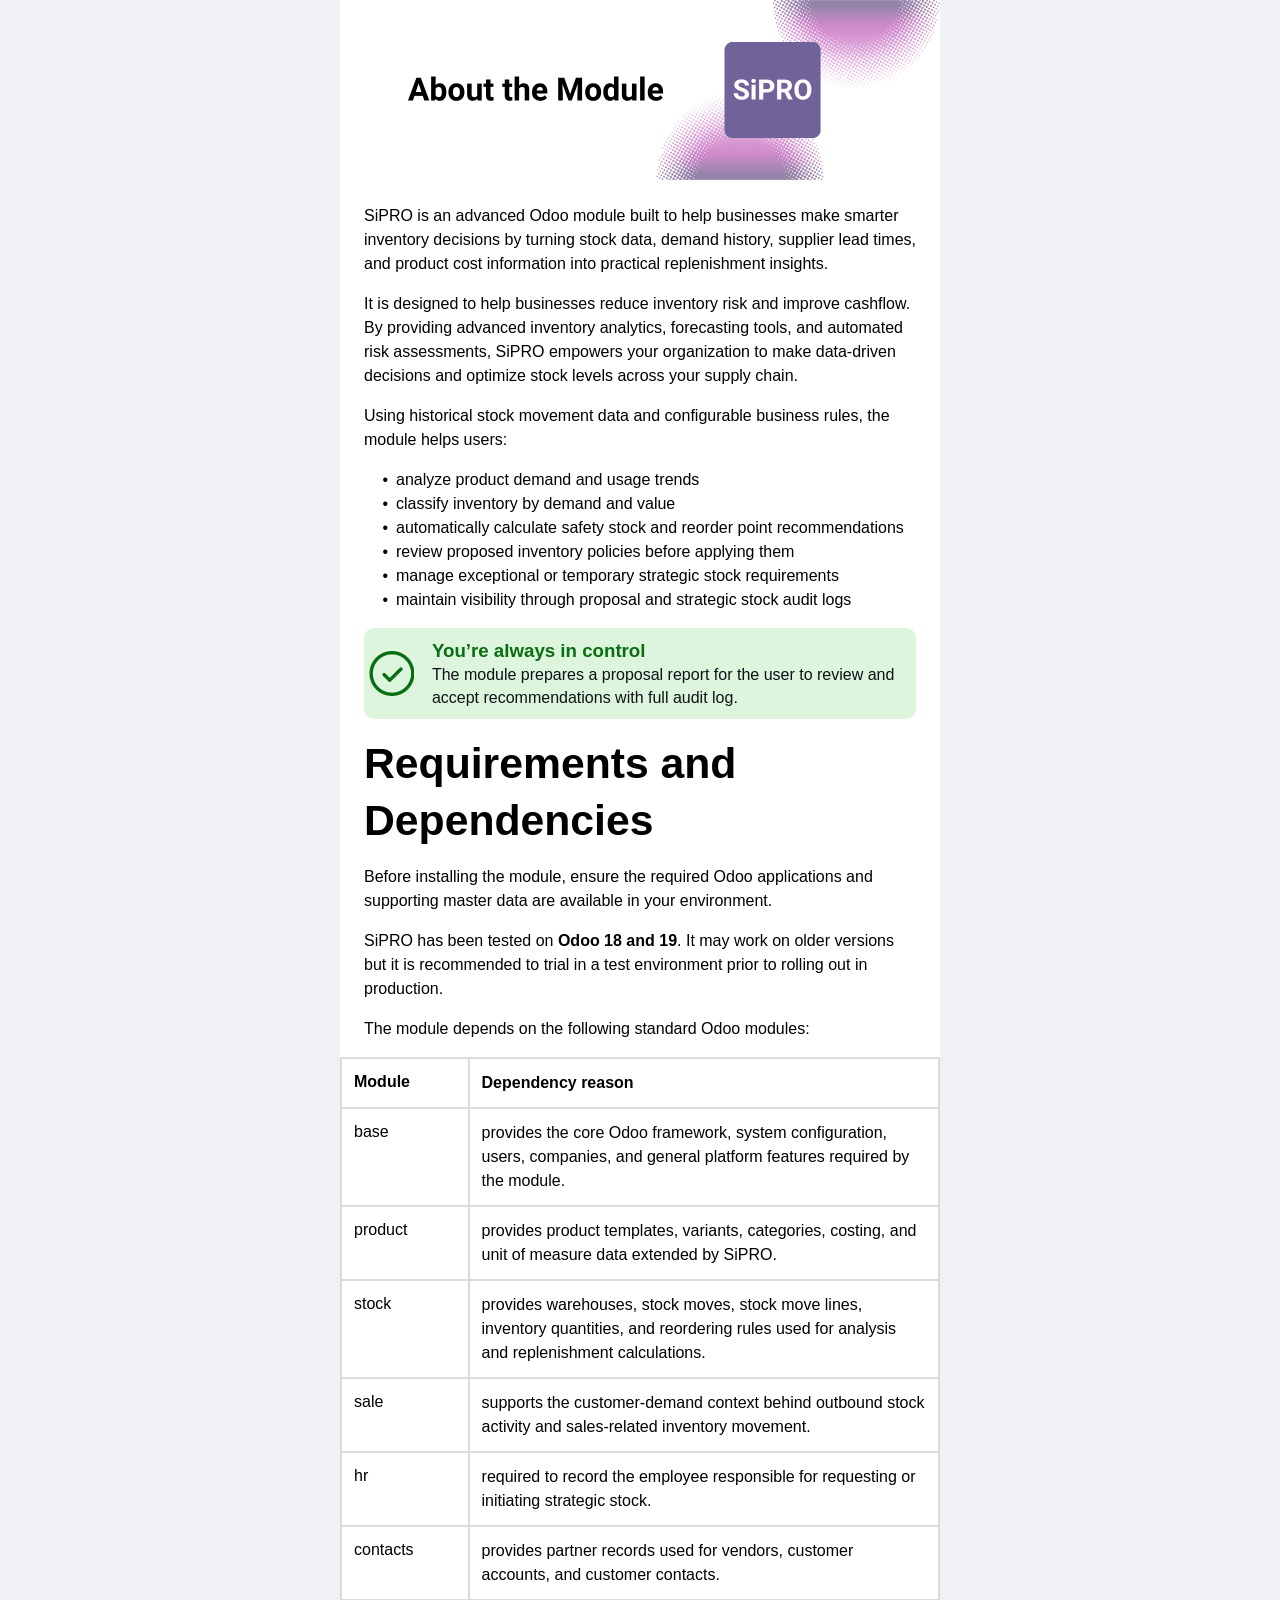
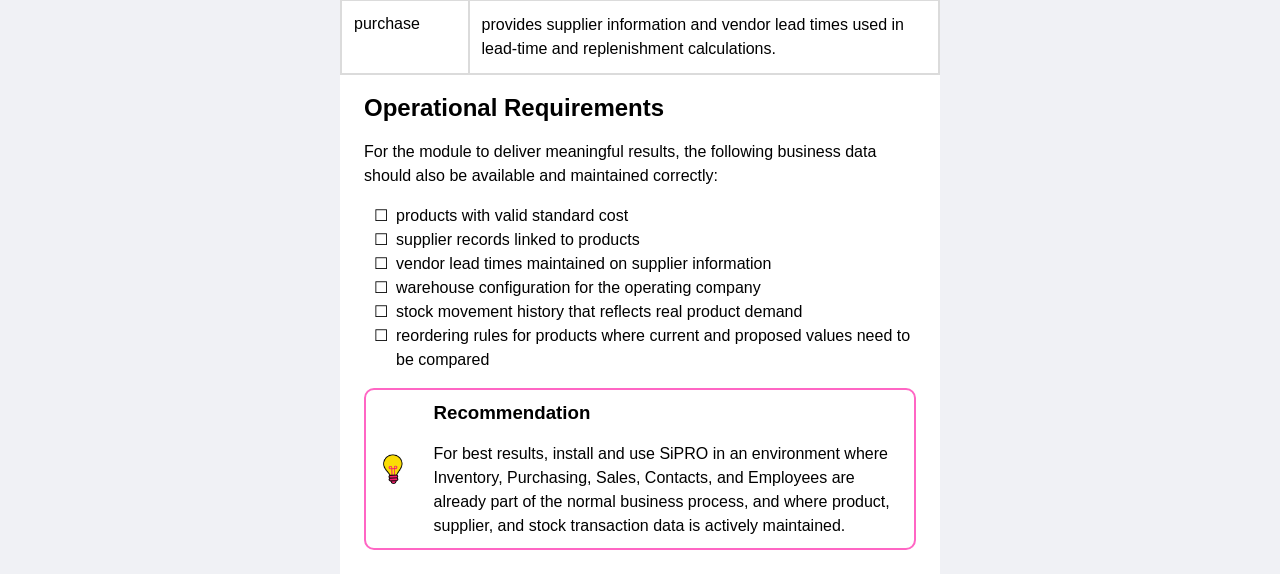
==== commit cb5c5597: "Pages update" ====
--- a/public/guides/about_module_e/email.html
+++ b/public/guides/about_module_e/email.html
@@ -1,6 +1,9 @@
-<!DOCTYPE html PUBLIC "-//W3C//DTD XHTML 1.0 Transitional//EN" "http://www.w3.org/TR/xhtml1/DTD/xhtml1-transitional.dtd"><html><head><meta name="viewport" content="width=device-width, initial-scale=1.0"><link rel="preload" as="image" href="images/37807b4c9c2bdc8296bc945e7fe3dcd8.png"><link rel="preload" as="image" href="images/858119f5b52d7e319cb87189bbf74d0a.png"><link rel="preload" as="image" href="images/2822dfd5250a8b00919eec789c8346b9.gif"><meta http-equiv="Content-Type" content="text/html; charset=UTF-8"><meta name="format-detection" content="telephone=no, date=no, address=no, email=no"><meta name="x-apple-disable-message-reformatting"><meta name="keywords" content="DAHF4-7CINc, BADir1GGk30"><!--[if mso]><div>
+<!DOCTYPE html PUBLIC "-//W3C//DTD XHTML 1.0 Transitional//EN" "http://www.w3.org/TR/xhtml1/DTD/xhtml1-transitional.dtd"><html xmlns:v="urn:schemas-microsoft-com:vml" xmlns:o="urn:schemas-microsoft-com:office:office"><head><meta name="viewport" content="width=device-width, initial-scale=1.0"><link rel="preload" as="image" href="images/e5e58f5e85091becedc61000687e7206.png"><link rel="preload" as="image" href="images/687e99e7a21ef112765911dbc9fce1c7.png"><link rel="preload" as="image" href="images/ce09e6e140319dd7f0a0b91710dae3b1.gif"><meta http-equiv="Content-Type" content="text/html; charset=UTF-8"><meta name="format-detection" content="telephone=no, date=no, address=no, email=no"><meta name="x-apple-disable-message-reformatting"><meta name="keywords" content="DAHImvcf01Q, BADir1GGk30"><style>body{margin:0;padding:0}table{mso-table-lspace:0;mso-table-rspace:0}p,span,h1,h2,h3,h4,h5,h6{margin:0;padding:0}p{line-height:inherit}a[x-apple-data-detectors]{color:inherit!important;text-decoration:inherit!important}#MessageViewBody a{color:inherit;text-decoration:none}img+div{display:none}</style><!--[if mso]><div>
                 <noscript>
                   <xml>
+                    <w:WordDocument xmlns:w="urn:schemas-microsoft-com:office:word">
+                      <w:DontUseAdvancedTypographyReadingMail/>
+                    </w:WordDocument>
                     <o:OfficeDocumentSettings>
                       <o:AllowPNG/>
                       <o:PixelsPerInch>96</o:PixelsPerInch>
@@ -24,14 +27,14 @@
         .layout-1-under-100 {
           display: table !important;
         }
-      }</style><!--<![endif]--></head><body style="width:100%;-webkit-text-size-adjust:100%;text-size-adjust:100%;background-color:#f0f1f5;margin:0;padding:0"><table width="100%" border="0" cellpadding="0" cellspacing="0" bgcolor="#f0f1f5" style="background-color:#f0f1f5"><tbody><tr><td style="background-color:#f0f1f5"><!--[if mso]><center>
+      }</style><!--<![endif]--><style>@media(max-width:550px){.ers-fs-187{font-size:17.4px!important}.ers-fs-240{font-size:20px!important}.ers-fs-427{font-size:29.4px!important}}</style></head><body style="width:100%;-webkit-text-size-adjust:100%;text-size-adjust:100%;background-color:#f0f1f5;margin:0;padding:0"><table width="100%" border="0" cellpadding="0" cellspacing="0" bgcolor="#f0f1f5" style="background-color:#f0f1f5"><tbody><tr><td style="background-color:#f0f1f5"><!--[if mso]><center>
                     <table align="center" border="0" cellpadding="0" cellspacing="0" width="600">
                       <tbody>
                         <tr>
-                          <td><![endif]--><table align="center" width="100%" border="0" cellpadding="0" cellspacing="0" role="presentation" style="max-width:600px;min-height:600px;margin:0 auto;background-color:#ffffff"><tbody><tr><td style="vertical-align:top"></td></tr><tr><td style="vertical-align:top"><table cellpadding="0" cellspacing="0" border="0" style="width:100%"><tbody><tr><td align="center"><table cellpadding="0" cellspacing="0" border="0" style="width:100%;max-width:600px"><tbody><tr><td style="width:100%;padding:0"><img src="images/37807b4c9c2bdc8296bc945e7fe3dcd8.png" width="600" height="180" style="display:block;width:100%;height:auto;max-width:100%"></td></tr></tbody></table></td></tr></tbody></table></td></tr><tr><td style="vertical-align:top;padding:0px
+                          <td><![endif]--><table align="center" width="100%" border="0" cellpadding="0" cellspacing="0" role="presentation" style="max-width:600px;min-height:600px;margin:0 auto;background-color:#ffffff"><tbody><tr><td style="vertical-align:top"></td></tr><tr><td style="vertical-align:top"><table cellpadding="0" cellspacing="0" border="0" style="width:100%"><tbody><tr><td align="center"><table cellpadding="0" cellspacing="0" border="0" style="width:100%;max-width:600px"><tbody><tr><td style="width:100%;padding:0"><img src="images/e5e58f5e85091becedc61000687e7206.png" width="600" height="180" style="display:block;width:100%;height:auto;max-width:100%"></td></tr></tbody></table></td></tr></tbody></table></td></tr><tr><td style="vertical-align:top;padding:0px
            0px
-           10px
-           0px"><table align="center" width="100%" border="0" cellpadding="0" cellspacing="0" role="presentation"><tbody><tr><td style="padding:10px 0 10px 0;vertical-align:top"><table align="center" width="100%" border="0" cellpadding="0" cellspacing="0" role="presentation" style="color:#000;font-style:normal;font-weight:normal;font-size:16px;line-height:1.4;letter-spacing:0;text-align:left;direction:ltr;border-collapse:collapse;font-family:Arial, Helvetica, sans-serif;white-space:normal;word-wrap:break-word;word-break:break-word"><tbody><tr><td dir="ltr" style="font-size:16px;font-family:&quot;Canva Sans&quot;, Arial, Helvetica, sans-serif;white-space:pre-wrap;line-height:1.5;text-align:left;padding:0px 20px">SiPRO is an advanced Odoo module built to help businesses make smarter inventory decisions by turning stock data, demand history, supplier lead times, and product cost information into practical replenishment insights.<br></td></tr><tr><td style="font-size:0;height:16px" height="16">&nbsp;</td></tr><tr><td dir="ltr" style="font-size:16px;font-family:&quot;Canva Sans&quot;, Arial, Helvetica, sans-serif;white-space:pre-wrap;line-height:1.5;text-align:left;padding:0px 20px">It is designed to help businesses reduce inventory risk and improve cashflow. By providing advanced inventory analytics, forecasting tools, and automated risk assessments, SiPRO empowers your organization to make data-driven decisions and optimize stock levels across your supply chain.<br></td></tr><tr><td style="font-size:0;height:16px" height="16">&nbsp;</td></tr><tr><td dir="ltr" style="font-size:16px;font-family:&quot;Canva Sans&quot;, Arial, Helvetica, sans-serif;white-space:pre-wrap;line-height:1.5;text-align:left;padding:0px 20px">Using historical stock movement data and configurable business rules, the module helps users:<br></td></tr><tr><td style="font-size:0;height:16px" height="16">&nbsp;</td></tr><tr><td dir="ltr" style="line-height:1.5;text-align:left;padding:0px 20px;font-size:0"><table width="100%" cellpadding="0" cellspacing="0" style="border-collapse:collapse;font-family:Arial, Helvetica, sans-serif"><tbody><tr><td style="width:24px;vertical-align:top;padding-right:8px;text-align:right;white-space:nowrap"><span style="font-size:16px;color:#000;display:inline-block">•</span></td><td style="font-size:16px;font-family:&quot;Canva Sans&quot;, Arial, Helvetica, sans-serif;white-space:pre-wrap;vertical-align:top">analyze product demand and usage trends<br></td></tr></tbody></table></td></tr><tr><td dir="ltr" style="line-height:1.5;text-align:left;padding:0px 20px;font-size:0"><table width="100%" cellpadding="0" cellspacing="0" style="border-collapse:collapse;font-family:Arial, Helvetica, sans-serif"><tbody><tr><td style="width:24px;vertical-align:top;padding-right:8px;text-align:right;white-space:nowrap"><span style="font-size:16px;color:#000;display:inline-block">•</span></td><td style="font-size:16px;font-family:&quot;Canva Sans&quot;, Arial, Helvetica, sans-serif;white-space:pre-wrap;vertical-align:top">classify inventory by demand and value<br></td></tr></tbody></table></td></tr><tr><td dir="ltr" style="line-height:1.5;text-align:left;padding:0px 20px;font-size:0"><table width="100%" cellpadding="0" cellspacing="0" style="border-collapse:collapse;font-family:Arial, Helvetica, sans-serif"><tbody><tr><td style="width:24px;vertical-align:top;padding-right:8px;text-align:right;white-space:nowrap"><span style="font-size:16px;color:#000;display:inline-block">•</span></td><td style="font-size:16px;font-family:&quot;Canva Sans&quot;, Arial, Helvetica, sans-serif;white-space:pre-wrap;vertical-align:top">automatically calculate safety stock and reorder point recommendations<br></td></tr></tbody></table></td></tr><tr><td dir="ltr" style="line-height:1.5;text-align:left;padding:0px 20px;font-size:0"><table width="100%" cellpadding="0" cellspacing="0" style="border-collapse:collapse;font-family:Arial, Helvetica, sans-serif"><tbody><tr><td style="width:24px;vertical-align:top;padding-right:8px;text-align:right;white-space:nowrap"><span style="font-size:16px;color:#000;display:inline-block">•</span></td><td style="font-size:16px;font-family:&quot;Canva Sans&quot;, Arial, Helvetica, sans-serif;white-space:pre-wrap;vertical-align:top">review proposed inventory policies before applying them<br></td></tr></tbody></table></td></tr><tr><td dir="ltr" style="line-height:1.5;text-align:left;padding:0px 20px;font-size:0"><table width="100%" cellpadding="0" cellspacing="0" style="border-collapse:collapse;font-family:Arial, Helvetica, sans-serif"><tbody><tr><td style="width:24px;vertical-align:top;padding-right:8px;text-align:right;white-space:nowrap"><span style="font-size:16px;color:#000;display:inline-block">•</span></td><td style="font-size:16px;font-family:&quot;Canva Sans&quot;, Arial, Helvetica, sans-serif;white-space:pre-wrap;vertical-align:top">manage exceptional or temporary strategic stock requirements<br></td></tr></tbody></table></td></tr><tr><td dir="ltr" style="line-height:1.5;text-align:left;padding:0px 20px;font-size:0"><table width="100%" cellpadding="0" cellspacing="0" style="border-collapse:collapse;font-family:Arial, Helvetica, sans-serif"><tbody><tr><td style="width:24px;vertical-align:top;padding-right:8px;text-align:right;white-space:nowrap"><span style="font-size:16px;color:#000;display:inline-block">•</span></td><td style="font-size:16px;font-family:&quot;Canva Sans&quot;, Arial, Helvetica, sans-serif;white-space:pre-wrap;vertical-align:top">maintain visibility through proposal and strategic stock audit logs<br></td></tr></tbody></table></td></tr><tr><td style="font-size:0;height:16px" height="16">&nbsp;</td></tr><tr><td style="padding:0px 20px"><table border="0" cellpadding="0" cellspacing="0" class="layout-0" align="center" style="display:table;border-spacing:0px;border-collapse:separate;width:100%;max-width:100%;table-layout:fixed;margin:0 auto;background-color:#ddf4dd;border-top-left-radius:10px;border-top-right-radius:10px;border-bottom-left-radius:10px;border-bottom-right-radius:10px"><tbody><tr><td style="text-align:center"><table border="0" cellpadding="0" cellspacing="0" style="border-spacing:0px;border-collapse:separate;width:100%;max-width:560px;table-layout:fixed;margin:0 auto"><tbody><tr><td width="9.95%" style="width:9.95%;box-sizing:border-box;vertical-align:middle;border-top-left-radius:0;border-top-right-radius:0;border-bottom-left-radius:0;border-bottom-right-radius:0"><table border="0" cellpadding="0" cellspacing="0" style="border-spacing:0px;border-collapse:separate;width:100%;table-layout:fixed"><tbody><tr><td style="padding:5px"><table align="center" width="100%" border="0" cellpadding="0" cellspacing="0" role="presentation" style="color:#000;font-style:normal;font-weight:normal;font-size:16px;line-height:1.4;letter-spacing:0;text-align:left;direction:ltr;border-collapse:collapse;font-family:Arial, Helvetica, sans-serif;white-space:normal;word-wrap:break-word;word-break:break-word"><tbody><tr><td><table cellpadding="0" cellspacing="0" border="0" style="width:100%"><tbody><tr><td align="center"><table cellpadding="0" cellspacing="0" border="0" style="width:100%;max-width:45px"><tbody><tr><td style="width:100%;padding:0 0"><img src="images/858119f5b52d7e319cb87189bbf74d0a.png" width="45" height="45" style="display:block;width:100%;height:auto;max-width:100%"></td></tr></tbody></table></td></tr></tbody></table></td></tr></tbody></table></td></tr></tbody></table></td><td width="3" style="width:3px;box-sizing:border-box;font-size:0">&nbsp;</td><td width="89.52%" style="width:89.52%;box-sizing:border-box;vertical-align:middle;border-top-left-radius:0;border-top-right-radius:0;border-bottom-left-radius:0;border-bottom-right-radius:0"><table border="0" cellpadding="0" cellspacing="0" style="border-spacing:0px;border-collapse:separate;width:100%;table-layout:fixed"><tbody><tr><td style="padding:10px"><table align="center" width="100%" border="0" cellpadding="0" cellspacing="0" role="presentation" style="color:#000;font-style:normal;font-weight:normal;font-size:16px;line-height:1.4;letter-spacing:0;text-align:left;direction:ltr;border-collapse:collapse;font-family:Arial, Helvetica, sans-serif;white-space:normal;word-wrap:break-word;word-break:break-word"><tbody><tr><td dir="ltr" style="font-size:16px;font-family:&quot;Canva Sans&quot;, Arial, Helvetica, sans-serif;text-align:left"><span style="font-size:18.6667px;font-weight:700;color:#096d11;white-space:pre-wrap">You’re always in control</span><span style="font-size:18.6667px;font-weight:700;color:#096d11;white-space:pre-wrap"><br></span><span style="color:#0d1216;white-space:pre-wrap">The module prepares a proposal report for the user to review and accept recommendations with full audit log.</span><span style="color:#0d1216;white-space:pre-wrap"><br></span></td></tr></tbody></table></td></tr></tbody></table></td></tr></tbody></table></td></tr></tbody></table><!--[if !mso]><!--><table border="0" cellpadding="0" cellspacing="0" class="layout-0-under-100" align="center" style="display:none;border-spacing:0px;border-collapse:separate;width:100%;max-width:100%;table-layout:fixed;margin:0 auto;background-color:#ddf4dd;border-top-left-radius:10px;border-top-right-radius:10px;border-bottom-left-radius:10px;border-bottom-right-radius:10px"><tbody><tr><td style="text-align:center"><table border="0" cellpadding="0" cellspacing="0" style="border-spacing:0px;border-collapse:separate;width:100%;max-width:100px;table-layout:fixed;margin:0 auto"><tbody><tr><td width="100.00%" style="width:100.00%;box-sizing:border-box;vertical-align:middle;border-top-left-radius:0;border-top-right-radius:0;border-bottom-left-radius:0;border-bottom-right-radius:0"><table border="0" cellpadding="0" cellspacing="0" style="border-spacing:0px;border-collapse:separate;width:100%;table-layout:fixed"><tbody><tr><td style="padding:5px"><table align="center" width="100%" border="0" cellpadding="0" cellspacing="0" role="presentation" style="color:#000;font-style:normal;font-weight:normal;font-size:16px;line-height:1.4;letter-spacing:0;text-align:left;direction:ltr;border-collapse:collapse;font-family:Arial, Helvetica, sans-serif;white-space:normal;word-wrap:break-word;word-break:break-word"><tbody><tr><td><table cellpadding="0" cellspacing="0" border="0" style="width:100%"><tbody><tr><td align="center"><table cellpadding="0" cellspacing="0" border="0" style="width:100%;max-width:45px"><tbody><tr><td style="width:100%;padding:0 0"><img src="images/858119f5b52d7e319cb87189bbf74d0a.png" width="45" height="45" style="display:block;width:100%;height:auto;max-width:100%"></td></tr></tbody></table></td></tr></tbody></table></td></tr></tbody></table></td></tr></tbody></table></td></tr><tr><td style="font-size:0;height:3px" height="3">&nbsp;</td></tr><tr><td width="100.00%" style="width:100.00%;box-sizing:border-box;vertical-align:middle;border-top-left-radius:0;border-top-right-radius:0;border-bottom-left-radius:0;border-bottom-right-radius:0"><table border="0" cellpadding="0" cellspacing="0" style="border-spacing:0px;border-collapse:separate;width:100%;table-layout:fixed"><tbody><tr><td style="padding:10px"><table align="center" width="100%" border="0" cellpadding="0" cellspacing="0" role="presentation" style="color:#000;font-style:normal;font-weight:normal;font-size:16px;line-height:1.4;letter-spacing:0;text-align:left;direction:ltr;border-collapse:collapse;font-family:Arial, Helvetica, sans-serif;white-space:normal;word-wrap:break-word;word-break:break-word"><tbody><tr><td dir="ltr" style="font-size:16px;font-family:&quot;Canva Sans&quot;, Arial, Helvetica, sans-serif;text-align:left"><span style="font-size:18.6667px;font-weight:700;color:#096d11;white-space:pre-wrap">You’re always in control</span><span style="font-size:18.6667px;font-weight:700;color:#096d11;white-space:pre-wrap"><br></span><span style="color:#0d1216;white-space:pre-wrap">The module prepares a proposal report for the user to review and accept recommendations with full audit log.</span><span style="color:#0d1216;white-space:pre-wrap"><br></span></td></tr></tbody></table></td></tr></tbody></table></td></tr></tbody></table></td></tr></tbody></table><!--<![endif]--></td></tr><tr><td style="font-size:0;height:16px" height="16">&nbsp;</td></tr><tr><td dir="ltr" style="font-size:42.6667px;font-weight:700;font-family:&quot;Canva Sans&quot;, Arial, Helvetica, sans-serif;white-space:pre-wrap;line-height:1.33;text-align:left;padding:0px 20px">Requirements and Dependencies<br></td></tr><tr><td style="font-size:0;height:16px" height="16">&nbsp;</td></tr><tr><td dir="ltr" style="font-size:16px;font-family:&quot;Canva Sans&quot;, Arial, Helvetica, sans-serif;white-space:pre-wrap;line-height:1.5;text-align:left;padding:0px 20px">Before installing Inventory Risk Mitigation (SiPRO), ensure the required Odoo applications and supporting master data are available in your environment.<br></td></tr><tr><td style="font-size:0;height:16px" height="16">&nbsp;</td></tr><tr><td dir="ltr" style="font-size:16px;font-family:&quot;Canva Sans&quot;, Arial, Helvetica, sans-serif;line-height:1.5;text-align:left;padding:0px 20px"><span style="white-space:pre-wrap">SiPRO has been tested on </span><span style="font-weight:700;white-space:pre-wrap">Odoo 18 and 19</span><span style="white-space:pre-wrap">. It may work on older versions but it is recommended to trial in a test environment prior to rolling out in production.</span><span style="white-space:pre-wrap"><br></span></td></tr><tr><td style="font-size:0;height:16px" height="16">&nbsp;</td></tr><tr><td dir="ltr" style="font-size:16px;font-family:&quot;Canva Sans&quot;, Arial, Helvetica, sans-serif;white-space:pre-wrap;line-height:1.5;text-align:left;padding:0px 20px">The module depends on the following standard Odoo modules:<br></td></tr><tr><td style="font-size:0;height:16px" height="16">&nbsp;</td></tr><tr><td><table border="0" cellpadding="0" cellspacing="0" style="width:100%;border-collapse:collapse;border-spacing:0px;table-layout:fixed;direction:ltr"><tbody><tr><td width="22.04003763928256%" style="width:22.04003763928256%;box-sizing:border-box;font-size:0">&nbsp;</td><td width="77.6028195035746%" style="width:77.6028195035746%;box-sizing:border-box;font-size:0">&nbsp;</td></tr><tr><td rowspan="1" colspan="1" width="22%" height="26" style="padding:12px;vertical-align:top;box-sizing:border-box;width:22%;height:26px;border-top:2px solid #dbdbdb;border-bottom:2px solid #dbdbdb;border-left:2px solid #dbdbdb;border-right:2px solid #dbdbdb"><table align="center" width="100%" border="0" cellpadding="0" cellspacing="0" role="presentation" style="color:#000;font-style:normal;font-weight:normal;font-size:16px;line-height:1.4;letter-spacing:0;text-align:left;direction:ltr;border-collapse:collapse;font-family:Arial, Helvetica, sans-serif;white-space:normal;word-wrap:break-word;word-break:break-word"><tbody><tr><td dir="ltr" style="font-size:16px;font-weight:700;font-family:&quot;Canva Sans&quot;, Arial, Helvetica, sans-serif;white-space:pre-wrap;text-align:left">Module<br></td></tr></tbody></table></td><td rowspan="1" colspan="1" width="78%" height="26" style="padding:12px;vertical-align:top;box-sizing:border-box;width:78%;height:26px;border-top:2px solid #dbdbdb;border-bottom:2px solid #dbdbdb;border-left:2px solid #dbdbdb;border-right:2px solid #dbdbdb"><table align="center" width="100%" border="0" cellpadding="0" cellspacing="0" role="presentation" style="color:#000;font-style:normal;font-weight:normal;font-size:16px;line-height:1.4;letter-spacing:0;text-align:left;direction:ltr;border-collapse:collapse;font-family:Arial, Helvetica, sans-serif;white-space:normal;word-wrap:break-word;word-break:break-word"><tbody><tr><td dir="ltr" style="font-size:16px;font-weight:700;font-family:&quot;Canva Sans&quot;, Arial, Helvetica, sans-serif;white-space:pre-wrap;line-height:1.5;text-align:left">Dependency reason<br></td></tr></tbody></table></td></tr><tr><td rowspan="1" colspan="1" width="22%" height="26" style="padding:12px;vertical-align:top;box-sizing:border-box;width:22%;height:26px;border-top:2px solid #dbdbdb;border-bottom:2px solid #dbdbdb;border-left:2px solid #dbdbdb;border-right:2px solid #dbdbdb"><table align="center" width="100%" border="0" cellpadding="0" cellspacing="0" role="presentation" style="color:#000;font-style:normal;font-weight:normal;font-size:16px;line-height:1.4;letter-spacing:0;text-align:left;direction:ltr;border-collapse:collapse;font-family:Arial, Helvetica, sans-serif;white-space:normal;word-wrap:break-word;word-break:break-word"><tbody><tr><td dir="ltr" style="font-size:16px;font-family:&quot;Canva Sans&quot;, Arial, Helvetica, sans-serif;white-space:pre-wrap;text-align:left">base<br></td></tr></tbody></table></td><td rowspan="1" colspan="1" width="78%" height="26" style="padding:12px;vertical-align:top;box-sizing:border-box;width:78%;height:26px;border-top:2px solid #dbdbdb;border-bottom:2px solid #dbdbdb;border-left:2px solid #dbdbdb;border-right:2px solid #dbdbdb"><table align="center" width="100%" border="0" cellpadding="0" cellspacing="0" role="presentation" style="color:#000;font-style:normal;font-weight:normal;font-size:16px;line-height:1.4;letter-spacing:0;text-align:left;direction:ltr;border-collapse:collapse;font-family:Arial, Helvetica, sans-serif;white-space:normal;word-wrap:break-word;word-break:break-word"><tbody><tr><td dir="ltr" style="font-size:16px;font-family:&quot;Canva Sans&quot;, Arial, Helvetica, sans-serif;white-space:pre-wrap;line-height:1.5;text-align:left">provides the core Odoo framework, system configuration, users, companies, and general platform features required by the module.<br></td></tr></tbody></table></td></tr><tr><td rowspan="1" colspan="1" width="22%" height="26" style="padding:12px;vertical-align:top;box-sizing:border-box;width:22%;height:26px;border-top:2px solid #dbdbdb;border-bottom:2px solid #dbdbdb;border-left:2px solid #dbdbdb;border-right:2px solid #dbdbdb"><table align="center" width="100%" border="0" cellpadding="0" cellspacing="0" role="presentation" style="color:#000;font-style:normal;font-weight:normal;font-size:16px;line-height:1.4;letter-spacing:0;text-align:left;direction:ltr;border-collapse:collapse;font-family:Arial, Helvetica, sans-serif;white-space:normal;word-wrap:break-word;word-break:break-word"><tbody><tr><td dir="ltr" style="font-size:16px;font-family:&quot;Canva Sans&quot;, Arial, Helvetica, sans-serif;white-space:pre-wrap;text-align:left">product<br></td></tr></tbody></table></td><td rowspan="1" colspan="1" width="78%" height="26" style="padding:12px;vertical-align:top;box-sizing:border-box;width:78%;height:26px;border-top:2px solid #dbdbdb;border-bottom:2px solid #dbdbdb;border-left:2px solid #dbdbdb;border-right:2px solid #dbdbdb"><table align="center" width="100%" border="0" cellpadding="0" cellspacing="0" role="presentation" style="color:#000;font-style:normal;font-weight:normal;font-size:16px;line-height:1.4;letter-spacing:0;text-align:left;direction:ltr;border-collapse:collapse;font-family:Arial, Helvetica, sans-serif;white-space:normal;word-wrap:break-word;word-break:break-word"><tbody><tr><td dir="ltr" style="font-size:16px;font-family:&quot;Canva Sans&quot;, Arial, Helvetica, sans-serif;white-space:pre-wrap;line-height:1.5;text-align:left">provides product templates, variants, categories, costing, and unit of measure data extended by SiPRO.<br></td></tr></tbody></table></td></tr><tr><td rowspan="1" colspan="1" width="22%" height="26" style="padding:12px;vertical-align:top;box-sizing:border-box;width:22%;height:26px;border-top:2px solid #dbdbdb;border-bottom:2px solid #dbdbdb;border-left:2px solid #dbdbdb;border-right:2px solid #dbdbdb"><table align="center" width="100%" border="0" cellpadding="0" cellspacing="0" role="presentation" style="color:#000;font-style:normal;font-weight:normal;font-size:16px;line-height:1.4;letter-spacing:0;text-align:left;direction:ltr;border-collapse:collapse;font-family:Arial, Helvetica, sans-serif;white-space:normal;word-wrap:break-word;word-break:break-word"><tbody><tr><td dir="ltr" style="font-size:16px;font-family:&quot;Canva Sans&quot;, Arial, Helvetica, sans-serif;white-space:pre-wrap;text-align:left">stock<br></td></tr></tbody></table></td><td rowspan="1" colspan="1" width="78%" height="26" style="padding:12px;vertical-align:top;box-sizing:border-box;width:78%;height:26px;border-top:2px solid #dbdbdb;border-bottom:2px solid #dbdbdb;border-left:2px solid #dbdbdb;border-right:2px solid #dbdbdb"><table align="center" width="100%" border="0" cellpadding="0" cellspacing="0" role="presentation" style="color:#000;font-style:normal;font-weight:normal;font-size:16px;line-height:1.4;letter-spacing:0;text-align:left;direction:ltr;border-collapse:collapse;font-family:Arial, Helvetica, sans-serif;white-space:normal;word-wrap:break-word;word-break:break-word"><tbody><tr><td dir="ltr" style="font-size:16px;font-family:&quot;Canva Sans&quot;, Arial, Helvetica, sans-serif;white-space:pre-wrap;line-height:1.5;text-align:left">provides warehouses, stock moves, stock move lines, inventory quantities, and reordering rules used for analysis and replenishment calculations.<br></td></tr></tbody></table></td></tr><tr><td rowspan="1" colspan="1" width="22%" height="26" style="padding:12px;vertical-align:top;box-sizing:border-box;width:22%;height:26px;border-top:2px solid #dbdbdb;border-bottom:2px solid #dbdbdb;border-left:2px solid #dbdbdb;border-right:2px solid #dbdbdb"><table align="center" width="100%" border="0" cellpadding="0" cellspacing="0" role="presentation" style="color:#000;font-style:normal;font-weight:normal;font-size:16px;line-height:1.4;letter-spacing:0;text-align:left;direction:ltr;border-collapse:collapse;font-family:Arial, Helvetica, sans-serif;white-space:normal;word-wrap:break-word;word-break:break-word"><tbody><tr><td dir="ltr" style="font-size:16px;font-family:&quot;Canva Sans&quot;, Arial, Helvetica, sans-serif;white-space:pre-wrap;text-align:left">sale<br></td></tr></tbody></table></td><td rowspan="1" colspan="1" width="78%" height="26" style="padding:12px;vertical-align:top;box-sizing:border-box;width:78%;height:26px;border-top:2px solid #dbdbdb;border-bottom:2px solid #dbdbdb;border-left:2px solid #dbdbdb;border-right:2px solid #dbdbdb"><table align="center" width="100%" border="0" cellpadding="0" cellspacing="0" role="presentation" style="color:#000;font-style:normal;font-weight:normal;font-size:16px;line-height:1.4;letter-spacing:0;text-align:left;direction:ltr;border-collapse:collapse;font-family:Arial, Helvetica, sans-serif;white-space:normal;word-wrap:break-word;word-break:break-word"><tbody><tr><td dir="ltr" style="font-size:16px;font-family:&quot;Canva Sans&quot;, Arial, Helvetica, sans-serif;white-space:pre-wrap;line-height:1.5;text-align:left">supports the customer-demand context behind outbound stock activity and sales-related inventory movement.<br></td></tr></tbody></table></td></tr><tr><td rowspan="1" colspan="1" width="22%" height="26" style="padding:12px;vertical-align:top;box-sizing:border-box;width:22%;height:26px;border-top:2px solid #dbdbdb;border-bottom:2px solid #dbdbdb;border-left:2px solid #dbdbdb;border-right:2px solid #dbdbdb"><table align="center" width="100%" border="0" cellpadding="0" cellspacing="0" role="presentation" style="color:#000;font-style:normal;font-weight:normal;font-size:16px;line-height:1.4;letter-spacing:0;text-align:left;direction:ltr;border-collapse:collapse;font-family:Arial, Helvetica, sans-serif;white-space:normal;word-wrap:break-word;word-break:break-word"><tbody><tr><td dir="ltr" style="font-size:16px;font-family:&quot;Canva Sans&quot;, Arial, Helvetica, sans-serif;white-space:pre-wrap;text-align:left">hr<br></td></tr></tbody></table></td><td rowspan="1" colspan="1" width="78%" height="26" style="padding:12px;vertical-align:top;box-sizing:border-box;width:78%;height:26px;border-top:2px solid #dbdbdb;border-bottom:2px solid #dbdbdb;border-left:2px solid #dbdbdb;border-right:2px solid #dbdbdb"><table align="center" width="100%" border="0" cellpadding="0" cellspacing="0" role="presentation" style="color:#000;font-style:normal;font-weight:normal;font-size:16px;line-height:1.4;letter-spacing:0;text-align:left;direction:ltr;border-collapse:collapse;font-family:Arial, Helvetica, sans-serif;white-space:normal;word-wrap:break-word;word-break:break-word"><tbody><tr><td dir="ltr" style="font-size:16px;font-family:&quot;Canva Sans&quot;, Arial, Helvetica, sans-serif;white-space:pre-wrap;line-height:1.5;text-align:left">required to record the employee responsible for requesting or initiating strategic stock.<br></td></tr></tbody></table></td></tr><tr><td rowspan="1" colspan="1" width="22%" height="26" style="padding:12px;vertical-align:top;box-sizing:border-box;width:22%;height:26px;border-top:2px solid #dbdbdb;border-bottom:2px solid #dbdbdb;border-left:2px solid #dbdbdb;border-right:2px solid #dbdbdb"><table align="center" width="100%" border="0" cellpadding="0" cellspacing="0" role="presentation" style="color:#000;font-style:normal;font-weight:normal;font-size:16px;line-height:1.4;letter-spacing:0;text-align:left;direction:ltr;border-collapse:collapse;font-family:Arial, Helvetica, sans-serif;white-space:normal;word-wrap:break-word;word-break:break-word"><tbody><tr><td dir="ltr" style="font-size:16px;font-family:&quot;Canva Sans&quot;, Arial, Helvetica, sans-serif;white-space:pre-wrap;text-align:left">contacts<br></td></tr></tbody></table></td><td rowspan="1" colspan="1" width="78%" height="26" style="padding:12px;vertical-align:top;box-sizing:border-box;width:78%;height:26px;border-top:2px solid #dbdbdb;border-bottom:2px solid #dbdbdb;border-left:2px solid #dbdbdb;border-right:2px solid #dbdbdb"><table align="center" width="100%" border="0" cellpadding="0" cellspacing="0" role="presentation" style="color:#000;font-style:normal;font-weight:normal;font-size:16px;line-height:1.4;letter-spacing:0;text-align:left;direction:ltr;border-collapse:collapse;font-family:Arial, Helvetica, sans-serif;white-space:normal;word-wrap:break-word;word-break:break-word"><tbody><tr><td dir="ltr" style="font-size:16px;font-family:&quot;Canva Sans&quot;, Arial, Helvetica, sans-serif;white-space:pre-wrap;line-height:1.5;text-align:left">provides partner records used for vendors, customer accounts, and customer contacts.<br></td></tr></tbody></table></td></tr><tr><td rowspan="1" colspan="1" width="22%" height="26" style="padding:12px;vertical-align:top;box-sizing:border-box;width:22%;height:26px;border-top:2px solid #dbdbdb;border-bottom:2px solid #dbdbdb;border-left:2px solid #dbdbdb;border-right:2px solid #dbdbdb"><table align="center" width="100%" border="0" cellpadding="0" cellspacing="0" role="presentation" style="color:#000;font-style:normal;font-weight:normal;font-size:16px;line-height:1.4;letter-spacing:0;text-align:left;direction:ltr;border-collapse:collapse;font-family:Arial, Helvetica, sans-serif;white-space:normal;word-wrap:break-word;word-break:break-word"><tbody><tr><td dir="ltr" style="font-size:16px;font-family:&quot;Canva Sans&quot;, Arial, Helvetica, sans-serif;white-space:pre-wrap;text-align:left">purchase<br></td></tr></tbody></table></td><td rowspan="1" colspan="1" width="78%" height="26" style="padding:12px;vertical-align:top;box-sizing:border-box;width:78%;height:26px;border-top:2px solid #dbdbdb;border-bottom:2px solid #dbdbdb;border-left:2px solid #dbdbdb;border-right:2px solid #dbdbdb"><table align="center" width="100%" border="0" cellpadding="0" cellspacing="0" role="presentation" style="color:#000;font-style:normal;font-weight:normal;font-size:16px;line-height:1.4;letter-spacing:0;text-align:left;direction:ltr;border-collapse:collapse;font-family:Arial, Helvetica, sans-serif;white-space:normal;word-wrap:break-word;word-break:break-word"><tbody><tr><td dir="ltr" style="font-size:16px;font-family:&quot;Canva Sans&quot;, Arial, Helvetica, sans-serif;white-space:pre-wrap;line-height:1.5;text-align:left">provides supplier information and vendor lead times used in lead-time and replenishment calculations.<br></td></tr></tbody></table></td></tr></tbody></table></td></tr><tr><td style="font-size:0;height:16px" height="16">&nbsp;</td></tr><tr><td dir="ltr" style="font-size:23.9998px;font-weight:700;font-family:&quot;Canva Sans&quot;, Arial, Helvetica, sans-serif;white-space:pre-wrap;text-align:left;padding:0px 20px">Operational Requirements<br></td></tr><tr><td style="font-size:0;height:16px" height="16">&nbsp;</td></tr><tr><td dir="ltr" style="font-size:16px;font-family:&quot;Canva Sans&quot;, Arial, Helvetica, sans-serif;white-space:pre-wrap;line-height:1.5;text-align:left;padding:0px 20px">For the module to deliver meaningful results, the following business data should also be available and maintained correctly:<br></td></tr><tr><td style="font-size:0;height:16px" height="16">&nbsp;</td></tr><tr><td dir="ltr" style="line-height:1.5;text-align:left;padding:0px 20px;font-size:0"><table width="100%" cellpadding="0" cellspacing="0" style="border-collapse:collapse;font-family:Arial, Helvetica, sans-serif"><tbody><tr><td style="width:24px;vertical-align:top;padding-right:8px;text-align:right;white-space:nowrap"><span style="font-size:16px;color:#000;display:inline-block">☐︎</span></td><td style="font-size:16px;font-family:&quot;Canva Sans&quot;, Arial, Helvetica, sans-serif;white-space:pre-wrap;vertical-align:top">products with valid standard cost<br></td></tr></tbody></table></td></tr><tr><td dir="ltr" style="line-height:1.5;text-align:left;padding:0px 20px;font-size:0"><table width="100%" cellpadding="0" cellspacing="0" style="border-collapse:collapse;font-family:Arial, Helvetica, sans-serif"><tbody><tr><td style="width:24px;vertical-align:top;padding-right:8px;text-align:right;white-space:nowrap"><span style="font-size:16px;color:#000;display:inline-block">☐︎</span></td><td style="font-size:16px;font-family:&quot;Canva Sans&quot;, Arial, Helvetica, sans-serif;white-space:pre-wrap;vertical-align:top">supplier records linked to products<br></td></tr></tbody></table></td></tr><tr><td dir="ltr" style="line-height:1.5;text-align:left;padding:0px 20px;font-size:0"><table width="100%" cellpadding="0" cellspacing="0" style="border-collapse:collapse;font-family:Arial, Helvetica, sans-serif"><tbody><tr><td style="width:24px;vertical-align:top;padding-right:8px;text-align:right;white-space:nowrap"><span style="font-size:16px;color:#000;display:inline-block">☐︎</span></td><td style="font-size:16px;font-family:&quot;Canva Sans&quot;, Arial, Helvetica, sans-serif;white-space:pre-wrap;vertical-align:top">vendor lead times maintained on supplier information<br></td></tr></tbody></table></td></tr><tr><td dir="ltr" style="line-height:1.5;text-align:left;padding:0px 20px;font-size:0"><table width="100%" cellpadding="0" cellspacing="0" style="border-collapse:collapse;font-family:Arial, Helvetica, sans-serif"><tbody><tr><td style="width:24px;vertical-align:top;padding-right:8px;text-align:right;white-space:nowrap"><span style="font-size:16px;color:#000;display:inline-block">☐︎</span></td><td style="font-size:16px;font-family:&quot;Canva Sans&quot;, Arial, Helvetica, sans-serif;white-space:pre-wrap;vertical-align:top">warehouse configuration for the operating company<br></td></tr></tbody></table></td></tr><tr><td dir="ltr" style="line-height:1.5;text-align:left;padding:0px 20px;font-size:0"><table width="100%" cellpadding="0" cellspacing="0" style="border-collapse:collapse;font-family:Arial, Helvetica, sans-serif"><tbody><tr><td style="width:24px;vertical-align:top;padding-right:8px;text-align:right;white-space:nowrap"><span style="font-size:16px;color:#000;display:inline-block">☐︎</span></td><td style="font-size:16px;font-family:&quot;Canva Sans&quot;, Arial, Helvetica, sans-serif;white-space:pre-wrap;vertical-align:top">stock movement history that reflects real product demand<br></td></tr></tbody></table></td></tr><tr><td dir="ltr" style="line-height:1.5;text-align:left;padding:0px 20px;font-size:0"><table width="100%" cellpadding="0" cellspacing="0" style="border-collapse:collapse;font-family:Arial, Helvetica, sans-serif"><tbody><tr><td style="width:24px;vertical-align:top;padding-right:8px;text-align:right;white-space:nowrap"><span style="font-size:16px;color:#000;display:inline-block">☐︎</span></td><td style="font-size:16px;font-family:&quot;Canva Sans&quot;, Arial, Helvetica, sans-serif;white-space:pre-wrap;vertical-align:top">reordering rules for products where current and proposed values need to be compared<br></td></tr></tbody></table></td></tr><tr><td style="font-size:0;height:16px" height="16">&nbsp;</td></tr><tr><td style="padding:0px 20px"><table border="0" cellpadding="0" cellspacing="0" class="layout-1" align="center" style="display:table;border-spacing:0px;border-collapse:separate;width:100%;max-width:100%;table-layout:fixed;margin:0 auto;border-top:2px solid #ff66c4;border-bottom:2px solid #ff66c4;border-left:2px solid #ff66c4;border-right:2px solid #ff66c4;border-top-left-radius:10px;border-top-right-radius:10px;border-bottom-left-radius:10px;border-bottom-right-radius:10px"><tbody><tr><td style="text-align:center"><table border="0" cellpadding="0" cellspacing="0" style="border-spacing:0px;border-collapse:separate;width:100%;max-width:560px;table-layout:fixed;margin:0 auto"><tbody><tr><td width="9.95%" style="width:9.95%;box-sizing:border-box;vertical-align:middle;border-top-left-radius:0;border-top-right-radius:0;border-bottom-left-radius:0;border-bottom-right-radius:0"><table border="0" cellpadding="0" cellspacing="0" style="border-spacing:0px;border-collapse:separate;width:100%;table-layout:fixed"><tbody><tr><td style="padding:5px"><table align="center" width="100%" border="0" cellpadding="0" cellspacing="0" role="presentation" style="color:#000;font-style:normal;font-weight:normal;font-size:16px;line-height:1.4;letter-spacing:0;text-align:left;direction:ltr;border-collapse:collapse;font-family:Arial, Helvetica, sans-serif;white-space:normal;word-wrap:break-word;word-break:break-word"><tbody><tr><td><table cellpadding="0" cellspacing="0" border="0" style="width:100%"><tbody><tr><td align="center"><table cellpadding="0" cellspacing="0" border="0" style="width:100%;max-width:46px"><tbody><tr><td style="width:100%;padding:0"><img src="images/2822dfd5250a8b00919eec789c8346b9.gif" width="46" height="46" style="display:block;width:100%;height:auto;max-width:100%"></td></tr></tbody></table></td></tr></tbody></table></td></tr></tbody></table></td></tr></tbody></table></td><td width="3" style="width:3px;box-sizing:border-box;font-size:0">&nbsp;</td><td width="89.52%" style="width:89.52%;box-sizing:border-box;vertical-align:middle;border-top-left-radius:0;border-top-right-radius:0;border-bottom-left-radius:0;border-bottom-right-radius:0"><table border="0" cellpadding="0" cellspacing="0" style="border-spacing:0px;border-collapse:separate;width:100%;table-layout:fixed"><tbody><tr><td style="padding:10px"><table align="center" width="100%" border="0" cellpadding="0" cellspacing="0" role="presentation" style="color:#000;font-style:normal;font-weight:normal;font-size:16px;line-height:1.4;letter-spacing:0;text-align:left;direction:ltr;border-collapse:collapse;font-family:Arial, Helvetica, sans-serif;white-space:normal;word-wrap:break-word;word-break:break-word"><tbody><tr><td dir="ltr" style="font-size:18.6667px;font-weight:700;font-family:&quot;Canva Sans&quot;, Arial, Helvetica, sans-serif;white-space:pre-wrap;text-align:left">Recommendation<br></td></tr><tr><td style="font-size:0;height:16px" height="16">&nbsp;</td></tr><tr><td dir="ltr" style="font-size:16px;font-family:&quot;Canva Sans&quot;, Arial, Helvetica, sans-serif;white-space:pre-wrap;line-height:1.5;text-align:left">For best results, install and use SiPRO in an environment where Inventory, Purchasing, Sales, Contacts, and Employees are already part of the normal business process, and where product, supplier, and stock transaction data is actively maintained.<br></td></tr></tbody></table></td></tr></tbody></table></td></tr></tbody></table></td></tr></tbody></table><!--[if !mso]><!--><table border="0" cellpadding="0" cellspacing="0" class="layout-1-under-100" align="center" style="display:none;border-spacing:0px;border-collapse:separate;width:100%;max-width:100%;table-layout:fixed;margin:0 auto;border-top:2px solid #ff66c4;border-bottom:2px solid #ff66c4;border-left:2px solid #ff66c4;border-right:2px solid #ff66c4;border-top-left-radius:10px;border-top-right-radius:10px;border-bottom-left-radius:10px;border-bottom-right-radius:10px"><tbody><tr><td style="text-align:center"><table border="0" cellpadding="0" cellspacing="0" style="border-spacing:0px;border-collapse:separate;width:100%;max-width:100px;table-layout:fixed;margin:0 auto"><tbody><tr><td width="100.00%" style="width:100.00%;box-sizing:border-box;vertical-align:middle;border-top-left-radius:0;border-top-right-radius:0;border-bottom-left-radius:0;border-bottom-right-radius:0"><table border="0" cellpadding="0" cellspacing="0" style="border-spacing:0px;border-collapse:separate;width:100%;table-layout:fixed"><tbody><tr><td style="padding:5px"><table align="center" width="100%" border="0" cellpadding="0" cellspacing="0" role="presentation" style="color:#000;font-style:normal;font-weight:normal;font-size:16px;line-height:1.4;letter-spacing:0;text-align:left;direction:ltr;border-collapse:collapse;font-family:Arial, Helvetica, sans-serif;white-space:normal;word-wrap:break-word;word-break:break-word"><tbody><tr><td><table cellpadding="0" cellspacing="0" border="0" style="width:100%"><tbody><tr><td align="center"><table cellpadding="0" cellspacing="0" border="0" style="width:100%;max-width:90px"><tbody><tr><td style="width:100%;padding:0"><img src="images/2822dfd5250a8b00919eec789c8346b9.gif" width="90" height="90" style="display:block;width:100%;height:auto;max-width:100%"></td></tr></tbody></table></td></tr></tbody></table></td></tr></tbody></table></td></tr></tbody></table></td></tr><tr><td style="font-size:0;height:3px" height="3">&nbsp;</td></tr><tr><td width="100.00%" style="width:100.00%;box-sizing:border-box;vertical-align:middle;border-top-left-radius:0;border-top-right-radius:0;border-bottom-left-radius:0;border-bottom-right-radius:0"><table border="0" cellpadding="0" cellspacing="0" style="border-spacing:0px;border-collapse:separate;width:100%;table-layout:fixed"><tbody><tr><td style="padding:10px"><table align="center" width="100%" border="0" cellpadding="0" cellspacing="0" role="presentation" style="color:#000;font-style:normal;font-weight:normal;font-size:16px;line-height:1.4;letter-spacing:0;text-align:left;direction:ltr;border-collapse:collapse;font-family:Arial, Helvetica, sans-serif;white-space:normal;word-wrap:break-word;word-break:break-word"><tbody><tr><td dir="ltr" style="font-size:18.6667px;font-weight:700;font-family:&quot;Canva Sans&quot;, Arial, Helvetica, sans-serif;white-space:pre-wrap;text-align:left">Recommendation<br></td></tr><tr><td style="font-size:0;height:16px" height="16">&nbsp;</td></tr><tr><td dir="ltr" style="font-size:16px;font-family:&quot;Canva Sans&quot;, Arial, Helvetica, sans-serif;white-space:pre-wrap;line-height:1.5;text-align:left">For best results, install and use SiPRO in an environment where Inventory, Purchasing, Sales, Contacts, and Employees are already part of the normal business process, and where product, supplier, and stock transaction data is actively maintained.<br></td></tr></tbody></table></td></tr></tbody></table></td></tr></tbody></table></td></tr></tbody></table><!--<![endif]--></td></tr></tbody></table></td></tr></tbody></table></td></tr><tr><td height="100%" style="height:100%;font-size:0;line-height:0" aria-hidden="true">&nbsp;</td></tr></tbody></table><!--[if mso]></td>
+           0px
+           0px"><table align="center" width="100%" border="0" cellpadding="0" cellspacing="0" role="presentation"><tbody><tr><td style="padding:24px 0 24px 0;vertical-align:top"><table align="center" width="100%" border="0" cellpadding="0" cellspacing="0" role="presentation" style="color:#000;font-style:normal;font-weight:normal;font-size:16px;line-height:1.4;letter-spacing:0;text-align:left;direction:ltr;border-collapse:collapse;font-family:Arial, Helvetica, sans-serif;white-space:normal;word-wrap:break-word;word-break:break-word"><tbody><tr><td dir="ltr" style="font-size:16px;font-family:&quot;Canva Sans&quot;, Arial, Helvetica, sans-serif;white-space:pre-wrap;text-align:left;padding:0px 24px 16px;line-height:1.5;mso-line-height-alt:24px">SiPRO is an advanced Odoo module built to help businesses make smarter inventory decisions by turning stock data, demand history, supplier lead times, and product cost information into practical replenishment insights.<br></td></tr><tr><td dir="ltr" style="font-size:16px;font-family:&quot;Canva Sans&quot;, Arial, Helvetica, sans-serif;white-space:pre-wrap;text-align:left;padding:0px 24px 16px;line-height:1.5;mso-line-height-alt:24px">It is designed to help businesses reduce inventory risk and improve cashflow. By providing advanced inventory analytics, forecasting tools, and automated risk assessments, SiPRO empowers your organization to make data-driven decisions and optimize stock levels across your supply chain.<br></td></tr><tr><td dir="ltr" style="font-size:16px;font-family:&quot;Canva Sans&quot;, Arial, Helvetica, sans-serif;white-space:pre-wrap;text-align:left;padding:0px 24px 16px;line-height:1.5;mso-line-height-alt:24px">Using historical stock movement data and configurable business rules, the module helps users:<br></td></tr><tr><td dir="ltr" style="text-align:left;padding:0px 24px;line-height:1.5;mso-line-height-alt:24px;font-size:0"><table width="100%" cellpadding="0" cellspacing="0" style="border-collapse:collapse;font-family:Arial, Helvetica, sans-serif"><tbody><tr><td style="width:24px;vertical-align:top;padding-right:8px;text-align:right;white-space:nowrap"><span style="font-size:16px;color:#000;display:inline-block">•</span></td><td style="font-size:16px;font-family:&quot;Canva Sans&quot;, Arial, Helvetica, sans-serif;white-space:pre-wrap;vertical-align:top">analyze product demand and usage trends<br></td></tr></tbody></table></td></tr><tr><td dir="ltr" style="text-align:left;padding:0px 24px;line-height:1.5;mso-line-height-alt:24px;font-size:0"><table width="100%" cellpadding="0" cellspacing="0" style="border-collapse:collapse;font-family:Arial, Helvetica, sans-serif"><tbody><tr><td style="width:24px;vertical-align:top;padding-right:8px;text-align:right;white-space:nowrap"><span style="font-size:16px;color:#000;display:inline-block">•</span></td><td style="font-size:16px;font-family:&quot;Canva Sans&quot;, Arial, Helvetica, sans-serif;white-space:pre-wrap;vertical-align:top">classify inventory by demand and value<br></td></tr></tbody></table></td></tr><tr><td dir="ltr" style="text-align:left;padding:0px 24px;line-height:1.5;mso-line-height-alt:24px;font-size:0"><table width="100%" cellpadding="0" cellspacing="0" style="border-collapse:collapse;font-family:Arial, Helvetica, sans-serif"><tbody><tr><td style="width:24px;vertical-align:top;padding-right:8px;text-align:right;white-space:nowrap"><span style="font-size:16px;color:#000;display:inline-block">•</span></td><td style="font-size:16px;font-family:&quot;Canva Sans&quot;, Arial, Helvetica, sans-serif;white-space:pre-wrap;vertical-align:top">automatically calculate safety stock and reorder point recommendations<br></td></tr></tbody></table></td></tr><tr><td dir="ltr" style="text-align:left;padding:0px 24px;line-height:1.5;mso-line-height-alt:24px;font-size:0"><table width="100%" cellpadding="0" cellspacing="0" style="border-collapse:collapse;font-family:Arial, Helvetica, sans-serif"><tbody><tr><td style="width:24px;vertical-align:top;padding-right:8px;text-align:right;white-space:nowrap"><span style="font-size:16px;color:#000;display:inline-block">•</span></td><td style="font-size:16px;font-family:&quot;Canva Sans&quot;, Arial, Helvetica, sans-serif;white-space:pre-wrap;vertical-align:top">review proposed inventory policies before applying them<br></td></tr></tbody></table></td></tr><tr><td dir="ltr" style="text-align:left;padding:0px 24px;line-height:1.5;mso-line-height-alt:24px;font-size:0"><table width="100%" cellpadding="0" cellspacing="0" style="border-collapse:collapse;font-family:Arial, Helvetica, sans-serif"><tbody><tr><td style="width:24px;vertical-align:top;padding-right:8px;text-align:right;white-space:nowrap"><span style="font-size:16px;color:#000;display:inline-block">•</span></td><td style="font-size:16px;font-family:&quot;Canva Sans&quot;, Arial, Helvetica, sans-serif;white-space:pre-wrap;vertical-align:top">manage exceptional or temporary strategic stock requirements<br></td></tr></tbody></table></td></tr><tr><td dir="ltr" style="text-align:left;padding:0px 24px 16px;line-height:1.5;mso-line-height-alt:24px;font-size:0"><table width="100%" cellpadding="0" cellspacing="0" style="border-collapse:collapse;font-family:Arial, Helvetica, sans-serif"><tbody><tr><td style="width:24px;vertical-align:top;padding-right:8px;text-align:right;white-space:nowrap"><span style="font-size:16px;color:#000;display:inline-block">•</span></td><td style="font-size:16px;font-family:&quot;Canva Sans&quot;, Arial, Helvetica, sans-serif;white-space:pre-wrap;vertical-align:top">maintain visibility through proposal and strategic stock audit logs<br></td></tr></tbody></table></td></tr><tr><td style="padding:0px 24px 16px"><table border="0" cellpadding="0" cellspacing="0" class="layout-0" align="center" style="display:table;border-spacing:0px;border-collapse:separate;width:100%;max-width:100%;table-layout:fixed;margin:0 auto;background-color:#ddf4dd;border-top-left-radius:10px;border-top-right-radius:10px;border-bottom-left-radius:10px;border-bottom-right-radius:10px"><tbody><tr><td style="text-align:center"><table border="0" cellpadding="0" cellspacing="0" style="border-spacing:0px;border-collapse:separate;width:100%;max-width:552px;table-layout:fixed;margin:0 auto"><tbody><tr><td width="9.95%" style="width:9.95%;box-sizing:border-box;vertical-align:middle;border-top-left-radius:0;border-top-right-radius:0;border-bottom-left-radius:0;border-bottom-right-radius:0"><table border="0" cellpadding="0" cellspacing="0" style="border-spacing:0px;border-collapse:separate;width:100%;table-layout:fixed"><tbody><tr><td style="padding:5px"><table align="center" width="100%" border="0" cellpadding="0" cellspacing="0" role="presentation" style="color:#000;font-style:normal;font-weight:normal;font-size:16px;line-height:1.4;letter-spacing:0;text-align:left;direction:ltr;border-collapse:collapse;font-family:Arial, Helvetica, sans-serif;white-space:normal;word-wrap:break-word;word-break:break-word"><tbody><tr><td><table cellpadding="0" cellspacing="0" border="0" style="width:100%"><tbody><tr><td align="center"><table cellpadding="0" cellspacing="0" border="0" style="width:100%;max-width:45px"><tbody><tr><td style="width:100%;padding:0"><img src="images/687e99e7a21ef112765911dbc9fce1c7.png" width="45" height="45" style="display:block;width:100%;height:auto;max-width:100%"></td></tr></tbody></table></td></tr></tbody></table></td></tr></tbody></table></td></tr></tbody></table></td><td width="3" style="width:3px;box-sizing:border-box;font-size:0">&nbsp;</td><td width="89.51%" style="width:89.51%;box-sizing:border-box;vertical-align:middle;border-top-left-radius:0;border-top-right-radius:0;border-bottom-left-radius:0;border-bottom-right-radius:0"><table border="0" cellpadding="0" cellspacing="0" style="border-spacing:0px;border-collapse:separate;width:100%;table-layout:fixed"><tbody><tr><td style="padding:10px"><table align="center" width="100%" border="0" cellpadding="0" cellspacing="0" role="presentation" style="color:#000;font-style:normal;font-weight:normal;font-size:16px;line-height:1.4;letter-spacing:0;text-align:left;direction:ltr;border-collapse:collapse;font-family:Arial, Helvetica, sans-serif;white-space:normal;word-wrap:break-word;word-break:break-word"><tbody><tr><td dir="ltr" style="font-size:16px;font-family:&quot;Canva Sans&quot;, Arial, Helvetica, sans-serif;text-align:left;line-height:1.4;mso-line-height-alt:22px"><span class="ers-fs-187" style="font-size:18.7px;font-weight:700;color:#096d11;white-space:pre-wrap">You’re always in control</span><span class="ers-fs-187" style="font-size:18.7px;font-weight:700;color:#096d11;white-space:pre-wrap"><br></span><span style="color:#0d1216;white-space:pre-wrap">The module prepares a proposal report for the user to review and accept recommendations with full audit log.</span><span style="color:#0d1216;white-space:pre-wrap"><br></span></td></tr></tbody></table></td></tr></tbody></table></td></tr></tbody></table></td></tr></tbody></table><!--[if !mso]><!--><table border="0" cellpadding="0" cellspacing="0" class="layout-0-under-100" align="center" style="display:none;border-spacing:0px;border-collapse:separate;width:100%;max-width:100%;table-layout:fixed;margin:0 auto;background-color:#ddf4dd;border-top-left-radius:10px;border-top-right-radius:10px;border-bottom-left-radius:10px;border-bottom-right-radius:10px"><tbody><tr><td style="text-align:center"><table border="0" cellpadding="0" cellspacing="0" style="border-spacing:0px;border-collapse:separate;width:100%;max-width:100px;table-layout:fixed;margin:0 auto"><tbody><tr><td width="100.00%" style="width:100.00%;box-sizing:border-box;vertical-align:middle;border-top-left-radius:0;border-top-right-radius:0;border-bottom-left-radius:0;border-bottom-right-radius:0"><table border="0" cellpadding="0" cellspacing="0" style="border-spacing:0px;border-collapse:separate;width:100%;table-layout:fixed"><tbody><tr><td style="padding:5px"><table align="center" width="100%" border="0" cellpadding="0" cellspacing="0" role="presentation" style="color:#000;font-style:normal;font-weight:normal;font-size:16px;line-height:1.4;letter-spacing:0;text-align:left;direction:ltr;border-collapse:collapse;font-family:Arial, Helvetica, sans-serif;white-space:normal;word-wrap:break-word;word-break:break-word"><tbody><tr><td><table cellpadding="0" cellspacing="0" border="0" style="width:100%"><tbody><tr><td align="center"><table cellpadding="0" cellspacing="0" border="0" style="width:100%;max-width:45px"><tbody><tr><td style="width:100%;padding:0 0"><img src="images/687e99e7a21ef112765911dbc9fce1c7.png" width="45" height="45" style="display:block;width:100%;height:auto;max-width:100%"></td></tr></tbody></table></td></tr></tbody></table></td></tr></tbody></table></td></tr></tbody></table></td></tr><tr><td style="font-size:0;height:3px" height="3">&nbsp;</td></tr><tr><td width="100.00%" style="width:100.00%;box-sizing:border-box;vertical-align:middle;border-top-left-radius:0;border-top-right-radius:0;border-bottom-left-radius:0;border-bottom-right-radius:0"><table border="0" cellpadding="0" cellspacing="0" style="border-spacing:0px;border-collapse:separate;width:100%;table-layout:fixed"><tbody><tr><td style="padding:10px"><table align="center" width="100%" border="0" cellpadding="0" cellspacing="0" role="presentation" style="color:#000;font-style:normal;font-weight:normal;font-size:16px;line-height:1.4;letter-spacing:0;text-align:left;direction:ltr;border-collapse:collapse;font-family:Arial, Helvetica, sans-serif;white-space:normal;word-wrap:break-word;word-break:break-word"><tbody><tr><td dir="ltr" style="font-size:16px;font-family:&quot;Canva Sans&quot;, Arial, Helvetica, sans-serif;text-align:left;line-height:1.4;mso-line-height-alt:22px"><span class="ers-fs-187" style="font-size:18.7px;font-weight:700;color:#096d11;white-space:pre-wrap">You’re always in control</span><span class="ers-fs-187" style="font-size:18.7px;font-weight:700;color:#096d11;white-space:pre-wrap"><br></span><span style="color:#0d1216;white-space:pre-wrap">The module prepares a proposal report for the user to review and accept recommendations with full audit log.</span><span style="color:#0d1216;white-space:pre-wrap"><br></span></td></tr></tbody></table></td></tr></tbody></table></td></tr></tbody></table></td></tr></tbody></table><!--<![endif]--></td></tr><tr><td dir="ltr" class="ers-fs-427" style="font-size:42.7px;font-weight:700;font-family:&quot;Canva Sans&quot;, Arial, Helvetica, sans-serif;white-space:pre-wrap;text-align:left;padding:0px 24px 16px;line-height:1.33;mso-line-height-alt:57px">Requirements and Dependencies<br></td></tr><tr><td dir="ltr" style="font-size:16px;font-family:&quot;Canva Sans&quot;, Arial, Helvetica, sans-serif;white-space:pre-wrap;text-align:left;padding:0px 24px 16px;line-height:1.5;mso-line-height-alt:24px">Before installing the module, ensure the required Odoo applications and supporting master data are available in your environment.<br></td></tr><tr><td dir="ltr" style="font-size:16px;font-family:&quot;Canva Sans&quot;, Arial, Helvetica, sans-serif;text-align:left;padding:0px 24px 16px;line-height:1.5;mso-line-height-alt:24px"><span style="white-space:pre-wrap">SiPRO has been tested on </span><span style="font-weight:700;white-space:pre-wrap">Odoo 18 and 19</span><span style="white-space:pre-wrap">. It may work on older versions but it is recommended to trial in a test environment prior to rolling out in production.</span><span style="white-space:pre-wrap"><br></span></td></tr><tr><td dir="ltr" style="font-size:16px;font-family:&quot;Canva Sans&quot;, Arial, Helvetica, sans-serif;white-space:pre-wrap;text-align:left;padding:0px 24px 16px;line-height:1.5;mso-line-height-alt:24px">The module depends on the following standard Odoo modules:<br></td></tr><tr><td style="padding:0px 0px 16px"><table border="0" cellpadding="0" cellspacing="0" style="width:100%;border-collapse:collapse;border-spacing:0px;table-layout:fixed;direction:ltr"><tbody><tr><td width="21.25337754851388%" style="width:21.25337754851388%;box-sizing:border-box;font-size:0">&nbsp;</td><td width="78.38430361090641%" style="width:78.38430361090641%;box-sizing:border-box;font-size:0">&nbsp;</td></tr><tr><td rowspan="1" colspan="1" width="21%" height="26" style="padding:12px;vertical-align:top;box-sizing:border-box;width:21%;height:26px;border-top:2px solid #dbdbdb;border-bottom:2px solid #dbdbdb;border-left:2px solid #dbdbdb;border-right:2px solid #dbdbdb"><table align="center" width="100%" border="0" cellpadding="0" cellspacing="0" role="presentation" style="color:#000;font-style:normal;font-weight:normal;font-size:16px;line-height:1.4;letter-spacing:0;text-align:left;direction:ltr;border-collapse:collapse;font-family:Arial, Helvetica, sans-serif;white-space:normal;word-wrap:break-word;word-break:break-word"><tbody><tr><td dir="ltr" style="font-size:16px;font-weight:700;font-family:&quot;Canva Sans&quot;, Arial, Helvetica, sans-serif;white-space:pre-wrap;text-align:left;line-height:1.4;mso-line-height-alt:22px">Module<br></td></tr></tbody></table></td><td rowspan="1" colspan="1" width="78%" height="26" style="padding:12px;vertical-align:top;box-sizing:border-box;width:78%;height:26px;border-top:2px solid #dbdbdb;border-bottom:2px solid #dbdbdb;border-left:2px solid #dbdbdb;border-right:2px solid #dbdbdb"><table align="center" width="100%" border="0" cellpadding="0" cellspacing="0" role="presentation" style="color:#000;font-style:normal;font-weight:normal;font-size:16px;line-height:1.4;letter-spacing:0;text-align:left;direction:ltr;border-collapse:collapse;font-family:Arial, Helvetica, sans-serif;white-space:normal;word-wrap:break-word;word-break:break-word"><tbody><tr><td dir="ltr" style="font-size:16px;font-weight:700;font-family:&quot;Canva Sans&quot;, Arial, Helvetica, sans-serif;white-space:pre-wrap;text-align:left;line-height:1.5;mso-line-height-alt:24px">Dependency reason<br></td></tr></tbody></table></td></tr><tr><td rowspan="1" colspan="1" width="21%" height="26" style="padding:12px;vertical-align:top;box-sizing:border-box;width:21%;height:26px;border-top:2px solid #dbdbdb;border-bottom:2px solid #dbdbdb;border-left:2px solid #dbdbdb;border-right:2px solid #dbdbdb"><table align="center" width="100%" border="0" cellpadding="0" cellspacing="0" role="presentation" style="color:#000;font-style:normal;font-weight:normal;font-size:16px;line-height:1.4;letter-spacing:0;text-align:left;direction:ltr;border-collapse:collapse;font-family:Arial, Helvetica, sans-serif;white-space:normal;word-wrap:break-word;word-break:break-word"><tbody><tr><td dir="ltr" style="font-size:16px;font-family:&quot;Canva Sans&quot;, Arial, Helvetica, sans-serif;white-space:pre-wrap;text-align:left;line-height:1.4;mso-line-height-alt:22px">base<br></td></tr></tbody></table></td><td rowspan="1" colspan="1" width="78%" height="26" style="padding:12px;vertical-align:top;box-sizing:border-box;width:78%;height:26px;border-top:2px solid #dbdbdb;border-bottom:2px solid #dbdbdb;border-left:2px solid #dbdbdb;border-right:2px solid #dbdbdb"><table align="center" width="100%" border="0" cellpadding="0" cellspacing="0" role="presentation" style="color:#000;font-style:normal;font-weight:normal;font-size:16px;line-height:1.4;letter-spacing:0;text-align:left;direction:ltr;border-collapse:collapse;font-family:Arial, Helvetica, sans-serif;white-space:normal;word-wrap:break-word;word-break:break-word"><tbody><tr><td dir="ltr" style="font-size:16px;font-family:&quot;Canva Sans&quot;, Arial, Helvetica, sans-serif;white-space:pre-wrap;text-align:left;line-height:1.5;mso-line-height-alt:24px">provides the core Odoo framework, system configuration, users, companies, and general platform features required by the module.<br></td></tr></tbody></table></td></tr><tr><td rowspan="1" colspan="1" width="21%" height="26" style="padding:12px;vertical-align:top;box-sizing:border-box;width:21%;height:26px;border-top:2px solid #dbdbdb;border-bottom:2px solid #dbdbdb;border-left:2px solid #dbdbdb;border-right:2px solid #dbdbdb"><table align="center" width="100%" border="0" cellpadding="0" cellspacing="0" role="presentation" style="color:#000;font-style:normal;font-weight:normal;font-size:16px;line-height:1.4;letter-spacing:0;text-align:left;direction:ltr;border-collapse:collapse;font-family:Arial, Helvetica, sans-serif;white-space:normal;word-wrap:break-word;word-break:break-word"><tbody><tr><td dir="ltr" style="font-size:16px;font-family:&quot;Canva Sans&quot;, Arial, Helvetica, sans-serif;white-space:pre-wrap;text-align:left;line-height:1.4;mso-line-height-alt:22px">product<br></td></tr></tbody></table></td><td rowspan="1" colspan="1" width="78%" height="26" style="padding:12px;vertical-align:top;box-sizing:border-box;width:78%;height:26px;border-top:2px solid #dbdbdb;border-bottom:2px solid #dbdbdb;border-left:2px solid #dbdbdb;border-right:2px solid #dbdbdb"><table align="center" width="100%" border="0" cellpadding="0" cellspacing="0" role="presentation" style="color:#000;font-style:normal;font-weight:normal;font-size:16px;line-height:1.4;letter-spacing:0;text-align:left;direction:ltr;border-collapse:collapse;font-family:Arial, Helvetica, sans-serif;white-space:normal;word-wrap:break-word;word-break:break-word"><tbody><tr><td dir="ltr" style="font-size:16px;font-family:&quot;Canva Sans&quot;, Arial, Helvetica, sans-serif;white-space:pre-wrap;text-align:left;line-height:1.5;mso-line-height-alt:24px">provides product templates, variants, categories, costing, and unit of measure data extended by SiPRO.<br></td></tr></tbody></table></td></tr><tr><td rowspan="1" colspan="1" width="21%" height="26" style="padding:12px;vertical-align:top;box-sizing:border-box;width:21%;height:26px;border-top:2px solid #dbdbdb;border-bottom:2px solid #dbdbdb;border-left:2px solid #dbdbdb;border-right:2px solid #dbdbdb"><table align="center" width="100%" border="0" cellpadding="0" cellspacing="0" role="presentation" style="color:#000;font-style:normal;font-weight:normal;font-size:16px;line-height:1.4;letter-spacing:0;text-align:left;direction:ltr;border-collapse:collapse;font-family:Arial, Helvetica, sans-serif;white-space:normal;word-wrap:break-word;word-break:break-word"><tbody><tr><td dir="ltr" style="font-size:16px;font-family:&quot;Canva Sans&quot;, Arial, Helvetica, sans-serif;white-space:pre-wrap;text-align:left;line-height:1.4;mso-line-height-alt:22px">stock<br></td></tr></tbody></table></td><td rowspan="1" colspan="1" width="78%" height="26" style="padding:12px;vertical-align:top;box-sizing:border-box;width:78%;height:26px;border-top:2px solid #dbdbdb;border-bottom:2px solid #dbdbdb;border-left:2px solid #dbdbdb;border-right:2px solid #dbdbdb"><table align="center" width="100%" border="0" cellpadding="0" cellspacing="0" role="presentation" style="color:#000;font-style:normal;font-weight:normal;font-size:16px;line-height:1.4;letter-spacing:0;text-align:left;direction:ltr;border-collapse:collapse;font-family:Arial, Helvetica, sans-serif;white-space:normal;word-wrap:break-word;word-break:break-word"><tbody><tr><td dir="ltr" style="font-size:16px;font-family:&quot;Canva Sans&quot;, Arial, Helvetica, sans-serif;white-space:pre-wrap;text-align:left;line-height:1.5;mso-line-height-alt:24px">provides warehouses, stock moves, stock move lines, inventory quantities, and reordering rules used for analysis and replenishment calculations.<br></td></tr></tbody></table></td></tr><tr><td rowspan="1" colspan="1" width="21%" height="26" style="padding:12px;vertical-align:top;box-sizing:border-box;width:21%;height:26px;border-top:2px solid #dbdbdb;border-bottom:2px solid #dbdbdb;border-left:2px solid #dbdbdb;border-right:2px solid #dbdbdb"><table align="center" width="100%" border="0" cellpadding="0" cellspacing="0" role="presentation" style="color:#000;font-style:normal;font-weight:normal;font-size:16px;line-height:1.4;letter-spacing:0;text-align:left;direction:ltr;border-collapse:collapse;font-family:Arial, Helvetica, sans-serif;white-space:normal;word-wrap:break-word;word-break:break-word"><tbody><tr><td dir="ltr" style="font-size:16px;font-family:&quot;Canva Sans&quot;, Arial, Helvetica, sans-serif;white-space:pre-wrap;text-align:left;line-height:1.4;mso-line-height-alt:22px">sale<br></td></tr></tbody></table></td><td rowspan="1" colspan="1" width="78%" height="26" style="padding:12px;vertical-align:top;box-sizing:border-box;width:78%;height:26px;border-top:2px solid #dbdbdb;border-bottom:2px solid #dbdbdb;border-left:2px solid #dbdbdb;border-right:2px solid #dbdbdb"><table align="center" width="100%" border="0" cellpadding="0" cellspacing="0" role="presentation" style="color:#000;font-style:normal;font-weight:normal;font-size:16px;line-height:1.4;letter-spacing:0;text-align:left;direction:ltr;border-collapse:collapse;font-family:Arial, Helvetica, sans-serif;white-space:normal;word-wrap:break-word;word-break:break-word"><tbody><tr><td dir="ltr" style="font-size:16px;font-family:&quot;Canva Sans&quot;, Arial, Helvetica, sans-serif;white-space:pre-wrap;text-align:left;line-height:1.5;mso-line-height-alt:24px">supports the customer-demand context behind outbound stock activity and sales-related inventory movement.<br></td></tr></tbody></table></td></tr><tr><td rowspan="1" colspan="1" width="21%" height="26" style="padding:12px;vertical-align:top;box-sizing:border-box;width:21%;height:26px;border-top:2px solid #dbdbdb;border-bottom:2px solid #dbdbdb;border-left:2px solid #dbdbdb;border-right:2px solid #dbdbdb"><table align="center" width="100%" border="0" cellpadding="0" cellspacing="0" role="presentation" style="color:#000;font-style:normal;font-weight:normal;font-size:16px;line-height:1.4;letter-spacing:0;text-align:left;direction:ltr;border-collapse:collapse;font-family:Arial, Helvetica, sans-serif;white-space:normal;word-wrap:break-word;word-break:break-word"><tbody><tr><td dir="ltr" style="font-size:16px;font-family:&quot;Canva Sans&quot;, Arial, Helvetica, sans-serif;white-space:pre-wrap;text-align:left;line-height:1.4;mso-line-height-alt:22px">hr<br></td></tr></tbody></table></td><td rowspan="1" colspan="1" width="78%" height="26" style="padding:12px;vertical-align:top;box-sizing:border-box;width:78%;height:26px;border-top:2px solid #dbdbdb;border-bottom:2px solid #dbdbdb;border-left:2px solid #dbdbdb;border-right:2px solid #dbdbdb"><table align="center" width="100%" border="0" cellpadding="0" cellspacing="0" role="presentation" style="color:#000;font-style:normal;font-weight:normal;font-size:16px;line-height:1.4;letter-spacing:0;text-align:left;direction:ltr;border-collapse:collapse;font-family:Arial, Helvetica, sans-serif;white-space:normal;word-wrap:break-word;word-break:break-word"><tbody><tr><td dir="ltr" style="font-size:16px;font-family:&quot;Canva Sans&quot;, Arial, Helvetica, sans-serif;white-space:pre-wrap;text-align:left;line-height:1.5;mso-line-height-alt:24px">required to record the employee responsible for requesting or initiating strategic stock.<br></td></tr></tbody></table></td></tr><tr><td rowspan="1" colspan="1" width="21%" height="26" style="padding:12px;vertical-align:top;box-sizing:border-box;width:21%;height:26px;border-top:2px solid #dbdbdb;border-bottom:2px solid #dbdbdb;border-left:2px solid #dbdbdb;border-right:2px solid #dbdbdb"><table align="center" width="100%" border="0" cellpadding="0" cellspacing="0" role="presentation" style="color:#000;font-style:normal;font-weight:normal;font-size:16px;line-height:1.4;letter-spacing:0;text-align:left;direction:ltr;border-collapse:collapse;font-family:Arial, Helvetica, sans-serif;white-space:normal;word-wrap:break-word;word-break:break-word"><tbody><tr><td dir="ltr" style="font-size:16px;font-family:&quot;Canva Sans&quot;, Arial, Helvetica, sans-serif;white-space:pre-wrap;text-align:left;line-height:1.4;mso-line-height-alt:22px">contacts<br></td></tr></tbody></table></td><td rowspan="1" colspan="1" width="78%" height="26" style="padding:12px;vertical-align:top;box-sizing:border-box;width:78%;height:26px;border-top:2px solid #dbdbdb;border-bottom:2px solid #dbdbdb;border-left:2px solid #dbdbdb;border-right:2px solid #dbdbdb"><table align="center" width="100%" border="0" cellpadding="0" cellspacing="0" role="presentation" style="color:#000;font-style:normal;font-weight:normal;font-size:16px;line-height:1.4;letter-spacing:0;text-align:left;direction:ltr;border-collapse:collapse;font-family:Arial, Helvetica, sans-serif;white-space:normal;word-wrap:break-word;word-break:break-word"><tbody><tr><td dir="ltr" style="font-size:16px;font-family:&quot;Canva Sans&quot;, Arial, Helvetica, sans-serif;white-space:pre-wrap;text-align:left;line-height:1.5;mso-line-height-alt:24px">provides partner records used for vendors, customer accounts, and customer contacts.<br></td></tr></tbody></table></td></tr><tr><td rowspan="1" colspan="1" width="21%" height="26" style="padding:12px;vertical-align:top;box-sizing:border-box;width:21%;height:26px;border-top:2px solid #dbdbdb;border-bottom:2px solid #dbdbdb;border-left:2px solid #dbdbdb;border-right:2px solid #dbdbdb"><table align="center" width="100%" border="0" cellpadding="0" cellspacing="0" role="presentation" style="color:#000;font-style:normal;font-weight:normal;font-size:16px;line-height:1.4;letter-spacing:0;text-align:left;direction:ltr;border-collapse:collapse;font-family:Arial, Helvetica, sans-serif;white-space:normal;word-wrap:break-word;word-break:break-word"><tbody><tr><td dir="ltr" style="font-size:16px;font-family:&quot;Canva Sans&quot;, Arial, Helvetica, sans-serif;white-space:pre-wrap;text-align:left;line-height:1.4;mso-line-height-alt:22px">purchase<br></td></tr></tbody></table></td><td rowspan="1" colspan="1" width="78%" height="26" style="padding:12px;vertical-align:top;box-sizing:border-box;width:78%;height:26px;border-top:2px solid #dbdbdb;border-bottom:2px solid #dbdbdb;border-left:2px solid #dbdbdb;border-right:2px solid #dbdbdb"><table align="center" width="100%" border="0" cellpadding="0" cellspacing="0" role="presentation" style="color:#000;font-style:normal;font-weight:normal;font-size:16px;line-height:1.4;letter-spacing:0;text-align:left;direction:ltr;border-collapse:collapse;font-family:Arial, Helvetica, sans-serif;white-space:normal;word-wrap:break-word;word-break:break-word"><tbody><tr><td dir="ltr" style="font-size:16px;font-family:&quot;Canva Sans&quot;, Arial, Helvetica, sans-serif;white-space:pre-wrap;text-align:left;line-height:1.5;mso-line-height-alt:24px">provides supplier information and vendor lead times used in lead-time and replenishment calculations.<br></td></tr></tbody></table></td></tr></tbody></table></td></tr><tr><td dir="ltr" class="ers-fs-240" style="font-size:24px;font-weight:700;font-family:&quot;Canva Sans&quot;, Arial, Helvetica, sans-serif;white-space:pre-wrap;text-align:left;padding:0px 24px 16px;line-height:1.4;mso-line-height-alt:34px">Operational Requirements<br></td></tr><tr><td dir="ltr" style="font-size:16px;font-family:&quot;Canva Sans&quot;, Arial, Helvetica, sans-serif;white-space:pre-wrap;text-align:left;padding:0px 24px 16px;line-height:1.5;mso-line-height-alt:24px">For the module to deliver meaningful results, the following business data should also be available and maintained correctly:<br></td></tr><tr><td dir="ltr" style="text-align:left;padding:0px 24px;line-height:1.5;mso-line-height-alt:24px;font-size:0"><table width="100%" cellpadding="0" cellspacing="0" style="border-collapse:collapse;font-family:Arial, Helvetica, sans-serif"><tbody><tr><td style="width:24px;vertical-align:top;padding-right:8px;text-align:right;white-space:nowrap"><span style="font-size:16px;color:#000;display:inline-block">☐︎</span></td><td style="font-size:16px;font-family:&quot;Canva Sans&quot;, Arial, Helvetica, sans-serif;white-space:pre-wrap;vertical-align:top">products with valid standard cost<br></td></tr></tbody></table></td></tr><tr><td dir="ltr" style="text-align:left;padding:0px 24px;line-height:1.5;mso-line-height-alt:24px;font-size:0"><table width="100%" cellpadding="0" cellspacing="0" style="border-collapse:collapse;font-family:Arial, Helvetica, sans-serif"><tbody><tr><td style="width:24px;vertical-align:top;padding-right:8px;text-align:right;white-space:nowrap"><span style="font-size:16px;color:#000;display:inline-block">☐︎</span></td><td style="font-size:16px;font-family:&quot;Canva Sans&quot;, Arial, Helvetica, sans-serif;white-space:pre-wrap;vertical-align:top">supplier records linked to products<br></td></tr></tbody></table></td></tr><tr><td dir="ltr" style="text-align:left;padding:0px 24px;line-height:1.5;mso-line-height-alt:24px;font-size:0"><table width="100%" cellpadding="0" cellspacing="0" style="border-collapse:collapse;font-family:Arial, Helvetica, sans-serif"><tbody><tr><td style="width:24px;vertical-align:top;padding-right:8px;text-align:right;white-space:nowrap"><span style="font-size:16px;color:#000;display:inline-block">☐︎</span></td><td style="font-size:16px;font-family:&quot;Canva Sans&quot;, Arial, Helvetica, sans-serif;white-space:pre-wrap;vertical-align:top">vendor lead times maintained on supplier information<br></td></tr></tbody></table></td></tr><tr><td dir="ltr" style="text-align:left;padding:0px 24px;line-height:1.5;mso-line-height-alt:24px;font-size:0"><table width="100%" cellpadding="0" cellspacing="0" style="border-collapse:collapse;font-family:Arial, Helvetica, sans-serif"><tbody><tr><td style="width:24px;vertical-align:top;padding-right:8px;text-align:right;white-space:nowrap"><span style="font-size:16px;color:#000;display:inline-block">☐︎</span></td><td style="font-size:16px;font-family:&quot;Canva Sans&quot;, Arial, Helvetica, sans-serif;white-space:pre-wrap;vertical-align:top">warehouse configuration for the operating company<br></td></tr></tbody></table></td></tr><tr><td dir="ltr" style="text-align:left;padding:0px 24px;line-height:1.5;mso-line-height-alt:24px;font-size:0"><table width="100%" cellpadding="0" cellspacing="0" style="border-collapse:collapse;font-family:Arial, Helvetica, sans-serif"><tbody><tr><td style="width:24px;vertical-align:top;padding-right:8px;text-align:right;white-space:nowrap"><span style="font-size:16px;color:#000;display:inline-block">☐︎</span></td><td style="font-size:16px;font-family:&quot;Canva Sans&quot;, Arial, Helvetica, sans-serif;white-space:pre-wrap;vertical-align:top">stock movement history that reflects real product demand<br></td></tr></tbody></table></td></tr><tr><td dir="ltr" style="text-align:left;padding:0px 24px 16px;line-height:1.5;mso-line-height-alt:24px;font-size:0"><table width="100%" cellpadding="0" cellspacing="0" style="border-collapse:collapse;font-family:Arial, Helvetica, sans-serif"><tbody><tr><td style="width:24px;vertical-align:top;padding-right:8px;text-align:right;white-space:nowrap"><span style="font-size:16px;color:#000;display:inline-block">☐︎</span></td><td style="font-size:16px;font-family:&quot;Canva Sans&quot;, Arial, Helvetica, sans-serif;white-space:pre-wrap;vertical-align:top">reordering rules for products where current and proposed values need to be compared<br></td></tr></tbody></table></td></tr><tr><td style="padding:0px 24px"><table border="0" cellpadding="0" cellspacing="0" class="layout-1" align="center" style="display:table;border-spacing:0px;border-collapse:separate;width:100%;max-width:100%;table-layout:fixed;margin:0 auto;border-top:2px solid #ff66c4;border-bottom:2px solid #ff66c4;border-left:2px solid #ff66c4;border-right:2px solid #ff66c4;border-top-left-radius:10px;border-top-right-radius:10px;border-bottom-left-radius:10px;border-bottom-right-radius:10px"><tbody><tr><td style="text-align:center"><table border="0" cellpadding="0" cellspacing="0" style="border-spacing:0px;border-collapse:separate;width:100%;max-width:552px;table-layout:fixed;margin:0 auto"><tbody><tr><td width="9.95%" style="width:9.95%;box-sizing:border-box;vertical-align:middle;border-top-left-radius:0;border-top-right-radius:0;border-bottom-left-radius:0;border-bottom-right-radius:0"><table border="0" cellpadding="0" cellspacing="0" style="border-spacing:0px;border-collapse:separate;width:100%;table-layout:fixed"><tbody><tr><td style="padding:5px"><table align="center" width="100%" border="0" cellpadding="0" cellspacing="0" role="presentation" style="color:#000;font-style:normal;font-weight:normal;font-size:16px;line-height:1.4;letter-spacing:0;text-align:left;direction:ltr;border-collapse:collapse;font-family:Arial, Helvetica, sans-serif;white-space:normal;word-wrap:break-word;word-break:break-word"><tbody><tr><td><table cellpadding="0" cellspacing="0" border="0" style="width:100%"><tbody><tr><td align="center"><table cellpadding="0" cellspacing="0" border="0" style="width:100%;max-width:45px"><tbody><tr><td style="width:100%;padding:0"><img src="images/ce09e6e140319dd7f0a0b91710dae3b1.gif" width="45" height="45" style="display:block;width:100%;height:auto;max-width:100%"></td></tr></tbody></table></td></tr></tbody></table></td></tr></tbody></table></td></tr></tbody></table></td><td width="3" style="width:3px;box-sizing:border-box;font-size:0">&nbsp;</td><td width="89.51%" style="width:89.51%;box-sizing:border-box;vertical-align:middle;border-top-left-radius:0;border-top-right-radius:0;border-bottom-left-radius:0;border-bottom-right-radius:0"><table border="0" cellpadding="0" cellspacing="0" style="border-spacing:0px;border-collapse:separate;width:100%;table-layout:fixed"><tbody><tr><td style="padding:10px"><table align="center" width="100%" border="0" cellpadding="0" cellspacing="0" role="presentation" style="color:#000;font-style:normal;font-weight:normal;font-size:16px;line-height:1.4;letter-spacing:0;text-align:left;direction:ltr;border-collapse:collapse;font-family:Arial, Helvetica, sans-serif;white-space:normal;word-wrap:break-word;word-break:break-word"><tbody><tr><td dir="ltr" class="ers-fs-187" style="font-size:18.7px;font-weight:700;font-family:&quot;Canva Sans&quot;, Arial, Helvetica, sans-serif;white-space:pre-wrap;text-align:left;padding:0px 0px 16px;line-height:1.4;mso-line-height-alt:26px">Recommendation<br></td></tr><tr><td dir="ltr" style="font-size:16px;font-family:&quot;Canva Sans&quot;, Arial, Helvetica, sans-serif;white-space:pre-wrap;text-align:left;line-height:1.5;mso-line-height-alt:24px">For best results, install and use SiPRO in an environment where Inventory, Purchasing, Sales, Contacts, and Employees are already part of the normal business process, and where product, supplier, and stock transaction data is actively maintained.<br></td></tr></tbody></table></td></tr></tbody></table></td></tr></tbody></table></td></tr></tbody></table><!--[if !mso]><!--><table border="0" cellpadding="0" cellspacing="0" class="layout-1-under-100" align="center" style="display:none;border-spacing:0px;border-collapse:separate;width:100%;max-width:100%;table-layout:fixed;margin:0 auto;border-top:2px solid #ff66c4;border-bottom:2px solid #ff66c4;border-left:2px solid #ff66c4;border-right:2px solid #ff66c4;border-top-left-radius:10px;border-top-right-radius:10px;border-bottom-left-radius:10px;border-bottom-right-radius:10px"><tbody><tr><td style="text-align:center"><table border="0" cellpadding="0" cellspacing="0" style="border-spacing:0px;border-collapse:separate;width:100%;max-width:100px;table-layout:fixed;margin:0 auto"><tbody><tr><td width="100.00%" style="width:100.00%;box-sizing:border-box;vertical-align:middle;border-top-left-radius:0;border-top-right-radius:0;border-bottom-left-radius:0;border-bottom-right-radius:0"><table border="0" cellpadding="0" cellspacing="0" style="border-spacing:0px;border-collapse:separate;width:100%;table-layout:fixed"><tbody><tr><td style="padding:5px"><table align="center" width="100%" border="0" cellpadding="0" cellspacing="0" role="presentation" style="color:#000;font-style:normal;font-weight:normal;font-size:16px;line-height:1.4;letter-spacing:0;text-align:left;direction:ltr;border-collapse:collapse;font-family:Arial, Helvetica, sans-serif;white-space:normal;word-wrap:break-word;word-break:break-word"><tbody><tr><td><table cellpadding="0" cellspacing="0" border="0" style="width:100%"><tbody><tr><td align="center"><table cellpadding="0" cellspacing="0" border="0" style="width:100%;max-width:90px"><tbody><tr><td style="width:100%;padding:0"><img src="images/ce09e6e140319dd7f0a0b91710dae3b1.gif" width="90" height="90" style="display:block;width:100%;height:auto;max-width:100%"></td></tr></tbody></table></td></tr></tbody></table></td></tr></tbody></table></td></tr></tbody></table></td></tr><tr><td style="font-size:0;height:3px" height="3">&nbsp;</td></tr><tr><td width="100.00%" style="width:100.00%;box-sizing:border-box;vertical-align:middle;border-top-left-radius:0;border-top-right-radius:0;border-bottom-left-radius:0;border-bottom-right-radius:0"><table border="0" cellpadding="0" cellspacing="0" style="border-spacing:0px;border-collapse:separate;width:100%;table-layout:fixed"><tbody><tr><td style="padding:10px"><table align="center" width="100%" border="0" cellpadding="0" cellspacing="0" role="presentation" style="color:#000;font-style:normal;font-weight:normal;font-size:16px;line-height:1.4;letter-spacing:0;text-align:left;direction:ltr;border-collapse:collapse;font-family:Arial, Helvetica, sans-serif;white-space:normal;word-wrap:break-word;word-break:break-word"><tbody><tr><td dir="ltr" class="ers-fs-187" style="font-size:18.7px;font-weight:700;font-family:&quot;Canva Sans&quot;, Arial, Helvetica, sans-serif;white-space:pre-wrap;text-align:left;padding:0px 0px 16px;line-height:1.4;mso-line-height-alt:26px">Recommendation<br></td></tr><tr><td dir="ltr" style="font-size:16px;font-family:&quot;Canva Sans&quot;, Arial, Helvetica, sans-serif;white-space:pre-wrap;text-align:left;line-height:1.5;mso-line-height-alt:24px">For best results, install and use SiPRO in an environment where Inventory, Purchasing, Sales, Contacts, and Employees are already part of the normal business process, and where product, supplier, and stock transaction data is actively maintained.<br></td></tr></tbody></table></td></tr></tbody></table></td></tr></tbody></table></td></tr></tbody></table><!--<![endif]--></td></tr></tbody></table></td></tr></tbody></table></td></tr><tr><td height="100%" style="height:100%;font-size:0;line-height:0" aria-hidden="true">&nbsp;</td></tr></tbody></table><!--[if mso]></td>
                 </tr>
               </tbody>
             </table>
